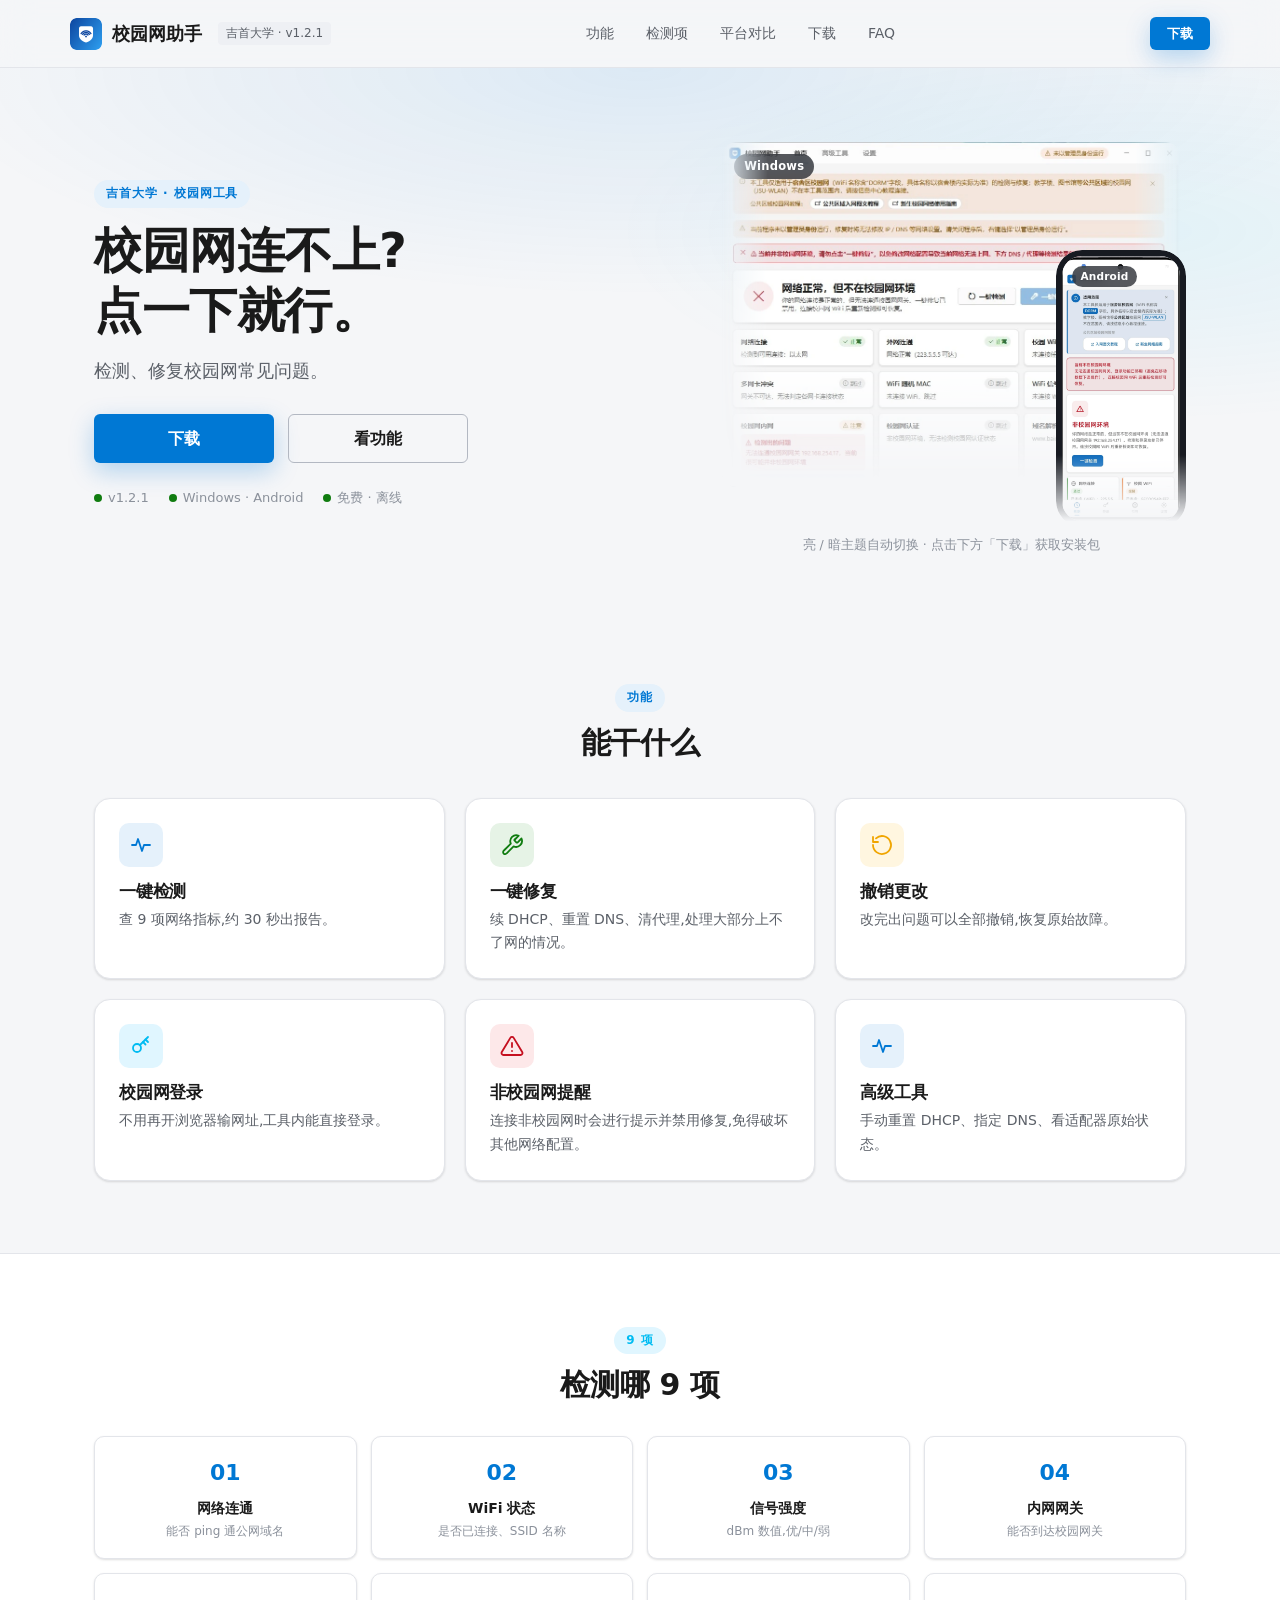
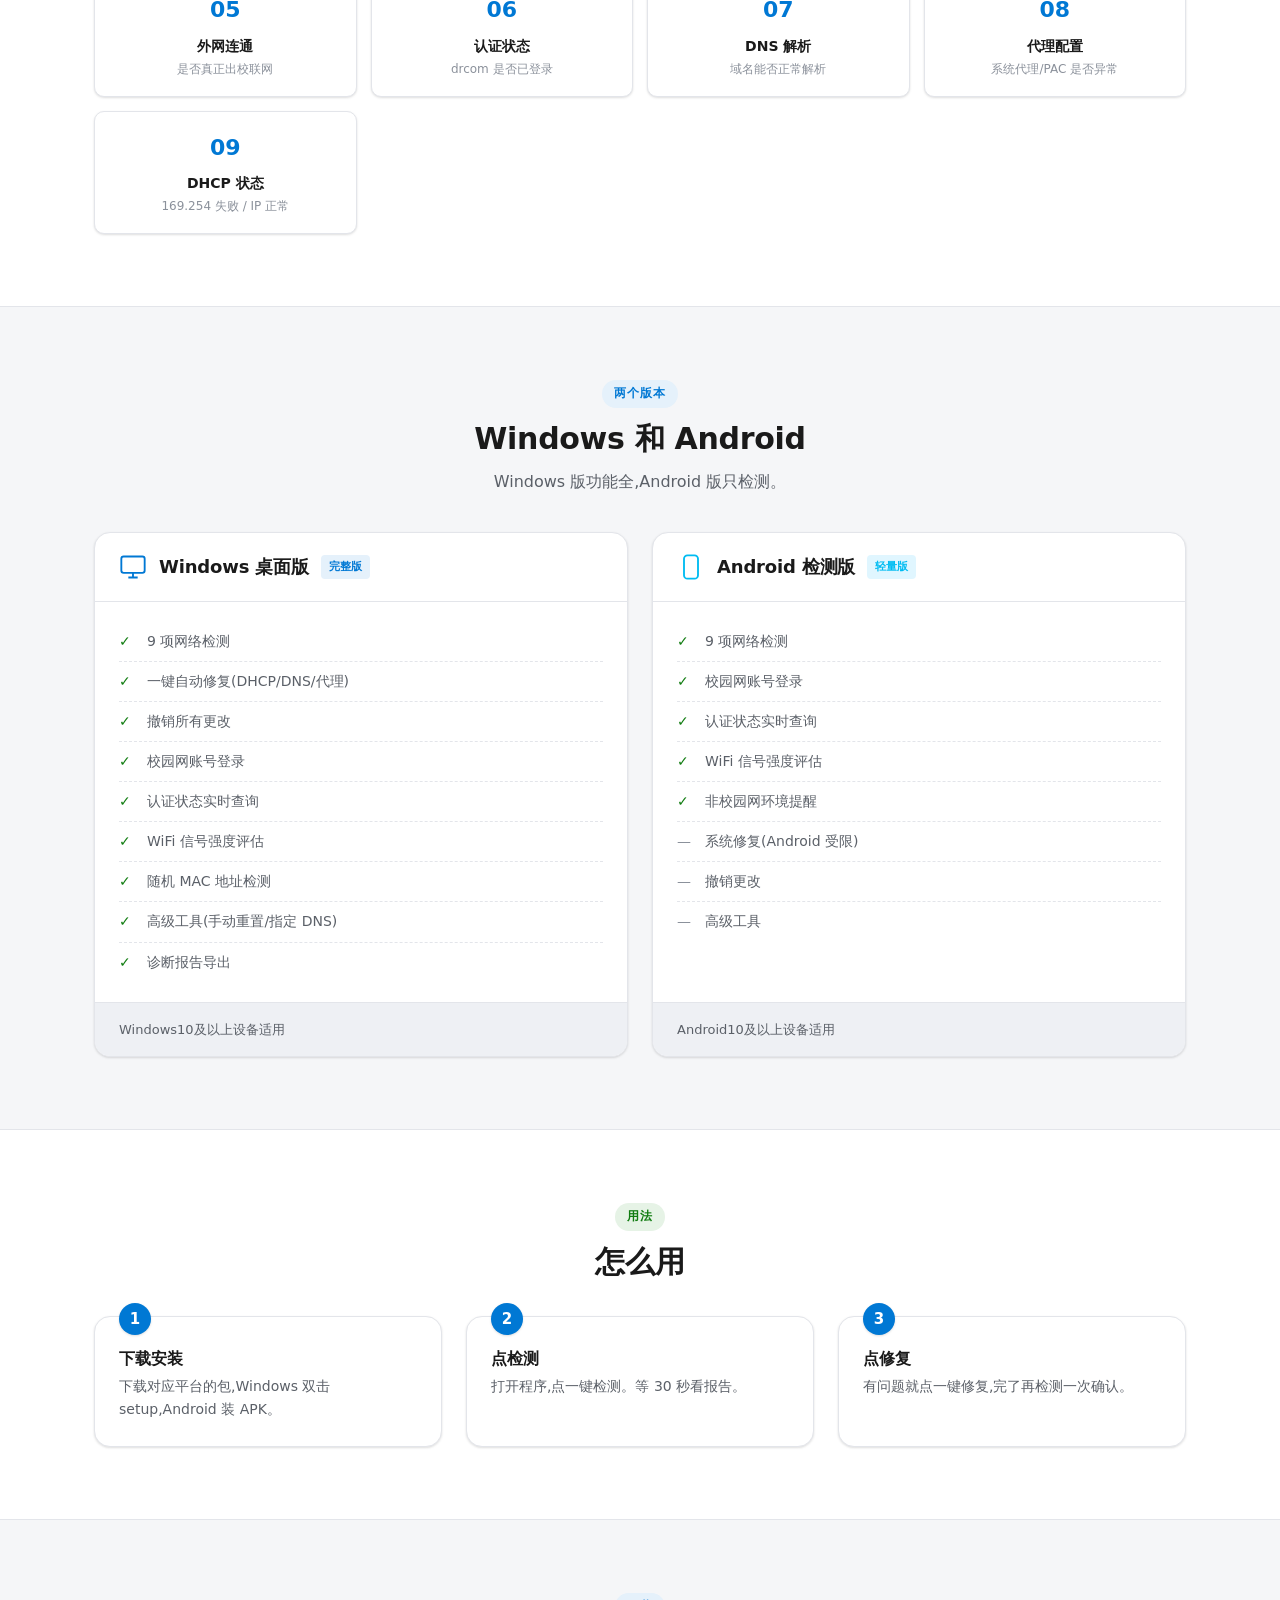
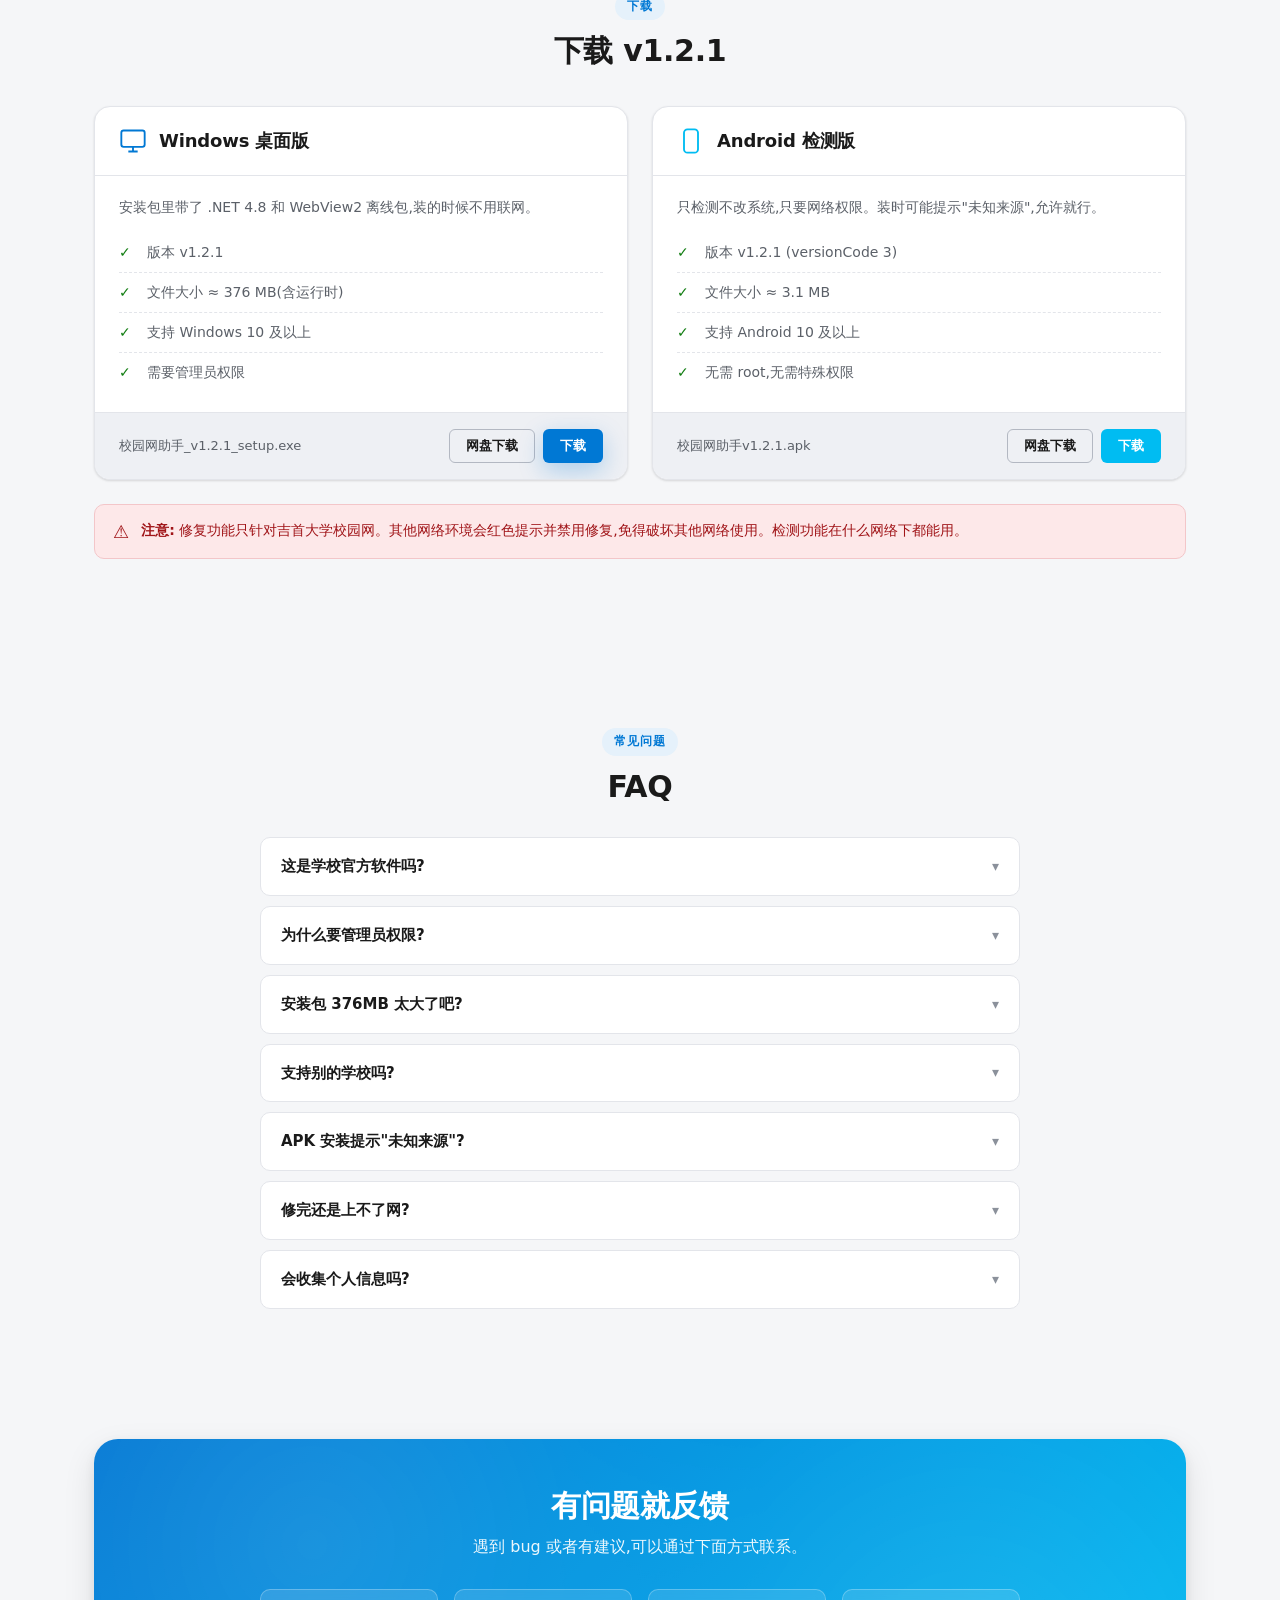
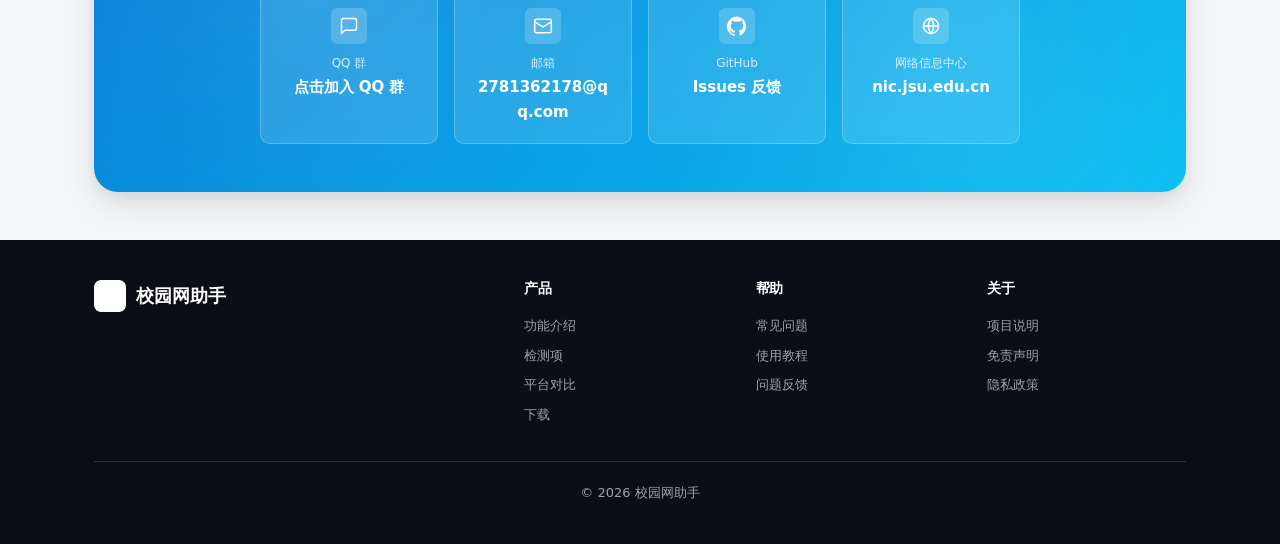
==== website/index.html @ ce77de46 "备份 2026-09-08 14:49" ====
<!DOCTYPE html>
<html lang="zh-CN">
<head>
<meta charset="UTF-8">
<meta name="viewport" content="width=device-width, initial-scale=1.0">
<meta http-equiv="Cache-Control" content="no-store, no-cache, must-revalidate">
<meta http-equiv="Pragma" content="no-cache">
<meta http-equiv="Expires" content="0">
<title id="page-title">校园网助手 · 吉首大学</title>
<meta name="description" id="page-desc" content="">
<link rel="icon" type="image/png" href="assets/logo.png">
<style>
:root{
  --bg:#f5f6f8; --bg-card:#ffffff; --bg-soft:#eef0f4; --bg-dark:#0b0e14;
  --text:#1a1a1a; --text-2:#5b6068; --text-3:#8b919b;
  --brand:#0078d4; --brand-2:#106ebe; --brand-soft:#e5f1fb;
  --accent:#00bcf2; --accent-soft:#e0f6ff;
  --success:#107c10; --success-soft:#e6f3e6;
  --warn:#f0a500; --warn-soft:#fff6e0;
  --danger:#c50f1f; --danger-soft:#fde8e9;
  --stroke:#e3e5ea; --stroke-2:#d2d6de;
  --stroke-strong:#b3b8c2;
  --radius-sm:6px; --radius:10px; --radius-lg:16px; --radius-xl:24px;
  --shadow-2:0 1px 3px rgba(0,0,0,.08),0 1px 2px rgba(0,0,0,.06);
  --shadow-4:0 4px 12px rgba(0,0,0,.08),0 2px 4px rgba(0,0,0,.04);
  --shadow-8:0 12px 32px rgba(0,0,0,.10),0 4px 12px rgba(0,0,0,.06);
  --shadow-brand:0 8px 24px rgba(0,120,212,.28);
  --font:'Segoe UI','Microsoft YaHei UI','PingFang SC','Noto Sans SC',system-ui,-apple-system,sans-serif;
  --mono:'Cascadia Code','Consolas','SF Mono',monospace;
}
*,*::before,*::after{box-sizing:border-box}
html{scroll-behavior:smooth}
html,body{overflow-x:clip}
body{
  margin:0; font-family:var(--font); color:var(--text); background:var(--bg);
  line-height:1.65; -webkit-font-smoothing:antialiased; font-size:16px;
}
h1,h2,h3,h4,h5{margin:0 0 .4em; font-weight:640; line-height:1.25; letter-spacing:-.01em}
p{margin:0 0 .5em}
a{color:var(--brand); text-decoration:none}
a:hover{text-decoration:underline}
img{max-width:100%; display:block}

.container{max-width:1140px; margin:0 auto; padding:0 24px}
.section{padding:72px 0}
.section--tight{padding:48px 0}
.eyebrow{
  display:inline-block; font-size:12px; font-weight:600; letter-spacing:.08em;
  color:var(--brand); background:var(--brand-soft); padding:4px 12px;
  border-radius:99px; margin-bottom:12px; text-transform:uppercase;
}
.eyebrow--accent{color:var(--accent); background:var(--accent-soft)}
.eyebrow--success{color:var(--success); background:var(--success-soft)}
.eyebrow--warn{color:var(--warn); background:var(--warn-soft)}
.section-title{font-size:30px; font-weight:660}
.section-sub{
  color:var(--text-2); font-size:16px; max-width:680px; margin-top:4px;
}

.btn{
  display:inline-flex; align-items:center; justify-content:center; gap:8px;
  padding:12px 24px; font-size:15px; font-weight:600; font-family:inherit;
  border-radius:var(--radius-sm); border:1px solid transparent; cursor:pointer;
  transition:all .18s ease; text-decoration:none; line-height:1.2;
  min-width:140px;
}
.btn--primary{background:var(--brand); color:#fff; box-shadow:var(--shadow-brand)}
.btn--primary:hover{background:var(--brand-2); text-decoration:none; transform:translateY(-1px)}
.btn--accent{background:var(--accent); color:#fff}
.btn--accent:hover{background:#00a3d9; text-decoration:none}
.btn--outline{background:transparent; border-color:var(--stroke-strong); color:var(--text)}
.btn--outline:hover{background:var(--bg-card); border-color:var(--brand); color:var(--brand); text-decoration:none}
.btn--block{width:100%}
.btn--lg{padding:14px 28px; font-size:16px; min-width:180px}
.btn--sm{padding:8px 16px; font-size:13px; min-width:auto}
.btn-row{display:flex; gap:12px; flex-wrap:wrap}

/* 导航 */
.nav{
  position:sticky; top:0; z-index:100; background:rgba(245,246,248,.82);
  backdrop-filter:blur(16px) saturate(1.4); -webkit-backdrop-filter:blur(16px) saturate(1.4);
  border-bottom:1px solid var(--stroke);
}
.nav-inner{display:flex; align-items:center; justify-content:space-between; padding:14px 0}
.brand{display:flex; align-items:center; gap:10px; font-weight:680; font-size:18px; color:var(--text)}
.brand img{width:32px; height:32px; border-radius:var(--radius-sm)}
.brand-tag{font-size:12px; color:var(--text-2); font-weight:500; margin-left:6px; padding:2px 8px; background:var(--bg-soft); border-radius:4px}
.nav-links{display:flex; gap:4px; align-items:center}
.nav-links a{
  padding:8px 14px; border-radius:var(--radius-sm); font-size:14px; font-weight:500;
  color:var(--text-2);
}
.nav-links a:hover{background:var(--bg-soft); color:var(--text); text-decoration:none}
.nav-cta{display:flex; gap:8px}
@media(max-width:780px){.nav-links{display:none}}

/* Hero */
.hero{
  padding:64px 0 56px;
  background:
    radial-gradient(ellipse 80% 60% at 50% 0%, rgba(0,120,212,.10), transparent 70%),
    radial-gradient(ellipse 60% 50% at 90% 30%, rgba(0,188,242,.08), transparent 70%),
    var(--bg);
}
.hero-grid{display:grid; grid-template-columns:1.1fr .9fr; gap:48px; align-items:center}
.hero-text h1{font-size:48px; font-weight:680; margin-bottom:16px}
.hero-text .lead{font-size:18px; color:var(--text-2); margin-bottom:28px; max-width:540px}
.hero-cta{display:flex; gap:14px; flex-wrap:wrap; margin-bottom:24px}
.hero-meta{display:flex; gap:20px; flex-wrap:wrap; font-size:13px; color:var(--text-3)}
.hero-meta span{display:inline-flex; align-items:center; gap:6px}
.hero-meta i{width:8px; height:8px; border-radius:50%; background:var(--success); display:inline-block}

.hero-card{
  background:var(--bg-card); border:1px solid var(--stroke); border-radius:var(--radius-xl);
  box-shadow:var(--shadow-8); padding:24px; position:relative; overflow:hidden;
}
.hero-card::before{
  content:""; position:absolute; top:0; left:0; right:0; height:3px;
  background:linear-gradient(90deg,var(--brand),var(--accent));
}
.hero-card h3{font-size:18px; margin-bottom:4px}
.hero-card .sub{font-size:13px; color:var(--text-3); margin-bottom:18px}
.platform-tabs{display:flex; gap:0; margin-bottom:16px; border-bottom:1px solid var(--stroke)}
.platform-tab{
  padding:10px 18px; font-size:14px; font-weight:600; color:var(--text-2);
  cursor:pointer; border-bottom:2px solid transparent; transition:all .15s;
  background:none; border-left:0; border-right:0; border-top:0; font-family:inherit;
}
.platform-tab.is-active{color:var(--brand); border-bottom-color:var(--brand)}
.platform-pane{display:none}
.platform-pane.is-active{display:block; animation:fadeIn .25s ease}
@keyframes fadeIn{from{opacity:0;transform:translateY(4px)}to{opacity:1;transform:none}}

.spec-list{list-style:none; padding:0; margin:0 0 20px; font-size:14px}
.spec-list li{
  display:flex; justify-content:space-between; padding:8px 0;
  border-bottom:1px dashed var(--stroke); color:var(--text-2);
}
.spec-list li:last-child{border-bottom:none}
.spec-list b{color:var(--text); font-weight:600}
.spec-list .file-size{color:var(--text-3); font-family:var(--mono); font-size:12px}

/* Hero 截图叠加展示(背景图 + 边缘淡化) */
.hero-shots{position:relative}
.shot-stack{position:relative; padding:10px 6px 30px; animation:shot-float 6s ease-in-out infinite}
@keyframes shot-float{0%,100%{transform:translateY(0)}50%{transform:translateY(-7px)}}
.shot-layer{
  position:absolute; inset:0; background-size:cover; background-position:top center;
  background-repeat:no-repeat; border-radius:14px; transition:opacity .9s ease;
}
.shot-dark{opacity:0}
.shot-stack.is-dark .shot-light{opacity:0}
.shot-stack.is-dark .shot-dark{opacity:1}
.shot-win{
  position:relative; width:100%; aspect-ratio:984/741; border-radius:14px;
  box-shadow:0 18px 44px rgba(11,14,20,.16);
  -webkit-mask-image:
    linear-gradient(to bottom, #000 0 64%, transparent 98%),
    linear-gradient(to right, transparent 0, #000 10% 90%, transparent 100%);
  -webkit-mask-composite:source-in;
  mask-image:
    linear-gradient(to bottom, #000 0 64%, transparent 98%),
    linear-gradient(to right, transparent 0, #000 10% 90%, transparent 100%);
  mask-composite:intersect;
}
.shot-android{
  position:absolute; right:0; bottom:-10px; z-index:2;
  height:72%; aspect-ratio:900/1924;
  border-radius:26px; border:6px solid #171a21;
  box-shadow:0 20px 46px rgba(11,14,20,.28);
  -webkit-mask-image:linear-gradient(to bottom, #000 0 74%, transparent 98%);
  mask-image:linear-gradient(to bottom, #000 0 74%, transparent 98%);
}
.shot-android .shot-layer{border-radius:20px}
.shot-tag{
  position:absolute; top:12px; left:12px; z-index:3;
  font-size:11.5px; font-weight:600; color:#fff; background:rgba(23,26,33,.72);
  backdrop-filter:blur(6px); -webkit-backdrop-filter:blur(6px);
  padding:3px 10px; border-radius:99px; letter-spacing:.02em;
}
.shot-android .shot-tag{top:10px; left:10px; font-size:10.5px; padding:2px 8px}
.shot-hint{text-align:center; font-size:12.5px; color:var(--text-3); margin:18px 0 0}

@media(max-width:880px){
  .hero-grid{grid-template-columns:1fr; gap:32px}
  .hero-text h1{font-size:36px}
  .hero-text .lead{font-size:16px}
  .shot-stack{max-width:380px; margin:0 auto; padding:6px 4px 18px}
  .shot-android{bottom:4px; border-width:5px; border-radius:20px}
  .shot-android .shot-layer{border-radius:15px}
}

/* Feature */
.feature-grid{display:grid; grid-template-columns:repeat(3,1fr); gap:20px; margin-top:36px}
.feature-card{
  background:var(--bg-card); border:1px solid var(--stroke); border-radius:var(--radius-lg);
  padding:24px; box-shadow:var(--shadow-2); transition:all .22s ease; position:relative;
}
.feature-card:hover{transform:translateY(-3px); box-shadow:var(--shadow-4); border-color:var(--stroke-2)}
.feature-card .icon-wrap{
  width:44px; height:44px; border-radius:var(--radius); display:flex;
  align-items:center; justify-content:center; margin-bottom:14px;
}
.feature-card h3{font-size:17px; margin-bottom:6px}
.feature-card p{font-size:14px; color:var(--text-2); margin:0}
.icon-brand{background:var(--brand-soft); color:var(--brand)}
.icon-accent{background:var(--accent-soft); color:var(--accent)}
.icon-success{background:var(--success-soft); color:var(--success)}
.icon-warn{background:var(--warn-soft); color:var(--warn)}
.icon-danger{background:var(--danger-soft); color:var(--danger)}

@media(max-width:880px){.feature-grid{grid-template-columns:1fr 1fr}}
@media(max-width:560px){.feature-grid{grid-template-columns:1fr}}

/* 检测项 */
.check-grid{display:grid; grid-template-columns:repeat(4,1fr); gap:14px; margin-top:32px}
.check-card{
  background:var(--bg-card); border:1px solid var(--stroke); border-radius:var(--radius);
  padding:18px; box-shadow:var(--shadow-2); text-align:center; transition:all .2s;
}
.check-card:hover{border-color:var(--brand); transform:translateY(-2px)}
.check-card .num{
  font-size:22px; font-weight:680; color:var(--brand); margin-bottom:6px;
  font-variant-numeric:tabular-nums;
}
.check-card .name{font-size:14px; font-weight:600; margin-bottom:2px}
.check-card .desc{font-size:12px; color:var(--text-3); margin:0; line-height:1.5}
@media(max-width:980px){.check-grid{grid-template-columns:repeat(2,1fr)}}
@media(max-width:560px){.check-grid{grid-template-columns:1fr 1fr}}

/* 平台对比 —— 修复:卡片整体撑高,foot 自动贴底 */
.compare-grid{display:grid; grid-template-columns:1fr 1fr; gap:24px; margin-top:36px}
.compare-card{
  background:var(--bg-card); border:1px solid var(--stroke); border-radius:var(--radius-lg);
  overflow:hidden; box-shadow:var(--shadow-2);
  display:flex; flex-direction:column;          /* 关键 */
}
.compare-card header{
  padding:20px 24px; border-bottom:1px solid var(--stroke);
  display:flex; align-items:center; gap:12px;
  flex-shrink:0;
}
.compare-card header h3{font-size:18px; margin:0}
.compare-card .badge{
  font-size:11px; padding:3px 8px; border-radius:4px; font-weight:600;
  background:var(--brand-soft); color:var(--brand);
}
.compare-card .badge--accent{background:var(--accent-soft); color:var(--accent)}
.compare-card .body{
  padding:20px 24px;
  flex:1 1 auto;                                 /* 关键:撑高 body 把 foot 推到底 */
}
.compare-card ul{list-style:none; padding:0; margin:0}
.compare-card li{
  padding:8px 0 8px 28px; position:relative; font-size:14px; color:var(--text-2);
  border-bottom:1px dashed var(--stroke);
}
.compare-card li:last-child{border-bottom:none}
.compare-card li::before{
  content:"✓"; position:absolute; left:0; top:8px; color:var(--success);
  font-weight:700; font-size:14px;
}
.compare-card li.is-no::before{content:"—"; color:var(--text-3); font-weight:400}
.compare-card .foot{
  padding:16px 24px; background:var(--bg-soft); border-top:1px solid var(--stroke);
  font-size:13px; color:var(--text-2);
  flex-shrink:0;
}
@media(max-width:880px){.compare-grid{grid-template-columns:1fr}}

/* 步骤 */
.steps{display:grid; grid-template-columns:repeat(3,1fr); gap:24px; margin-top:36px}
.step-card{
  background:var(--bg-card); border:1px solid var(--stroke); border-radius:var(--radius-lg);
  padding:24px; box-shadow:var(--shadow-2); position:relative;
}
.step-card .step-num{
  position:absolute; top:-14px; left:24px; width:32px; height:32px;
  background:var(--brand); color:#fff; border-radius:50%;
  display:flex; align-items:center; justify-content:center;
  font-weight:700; font-size:15px; box-shadow:var(--shadow-2);
}
.step-card h3{font-size:16px; margin:8px 0 6px}
.step-card p{font-size:14px; color:var(--text-2); margin:0}
@media(max-width:780px){.steps{grid-template-columns:1fr}}

/* FAQ */
.faq-list{max-width:760px; margin:32px auto 0}
.faq-item{
  background:var(--bg-card); border:1px solid var(--stroke); border-radius:var(--radius);
  margin-bottom:10px; overflow:hidden;
}
.faq-q{
  padding:16px 20px; display:flex; justify-content:space-between; align-items:center;
  cursor:pointer; font-weight:600; font-size:15px; user-select:none;
}
.faq-q:hover{background:var(--bg-soft)}
.faq-q .chev{transition:transform .2s; color:var(--text-3); font-size:14px}
.faq-item.is-open .chev{transform:rotate(180deg)}
.faq-a{display:none; padding:0 20px 16px; font-size:14px; color:var(--text-2); line-height:1.7}
.faq-item.is-open .faq-a{display:block; animation:fadeIn .25s}

/* CTA + 联系方式 */
.cta-band{
  background:linear-gradient(135deg,var(--brand) 0%,var(--accent) 100%);
  border-radius:var(--radius-xl); padding:48px; color:#fff; text-align:center;
  box-shadow:var(--shadow-8); position:relative; overflow:hidden;
}
.cta-band::before{
  content:""; position:absolute; inset:0; opacity:.1;
  background:radial-gradient(circle at 20% 30%, #fff 0%, transparent 50%),
             radial-gradient(circle at 80% 70%, #fff 0%, transparent 50%);
}
.cta-band h2{font-size:30px; margin-bottom:10px; position:relative}
.cta-band p{font-size:16px; opacity:.92; margin-bottom:28px; position:relative}

.contact-grid{
  display:grid; grid-template-columns:repeat(auto-fit,minmax(160px,1fr)); gap:16px;
  max-width:760px; margin:0 auto; position:relative;
}
.contact-card{
  background:rgba(255,255,255,.12); border:1px solid rgba(255,255,255,.25);
  border-radius:var(--radius); padding:18px; color:#fff;
  text-decoration:none; transition:all .2s; backdrop-filter:blur(6px);
}
.contact-card:hover{
  background:rgba(255,255,255,.22); transform:translateY(-2px); text-decoration:none;
  border-color:rgba(255,255,255,.5);
}
.contact-card .contact-icon{
  width:36px; height:36px; border-radius:var(--radius-sm);
  background:rgba(255,255,255,.18); display:flex; align-items:center; justify-content:center;
  margin:0 auto 10px;
}
.contact-card .contact-label{font-size:12px; opacity:.8; margin-bottom:2px}
.contact-card .contact-value{font-size:15px; font-weight:600; word-break:break-all}
@media(max-width:780px){.contact-grid{grid-template-columns:1fr}}

/* Footer */
.footer{background:var(--bg-dark); color:#9ba1ab; padding:40px 0; font-size:13px}
.footer-grid{display:grid; grid-template-columns:2fr 1fr 1fr 1fr; gap:32px}
.footer h4{color:#fff; font-size:14px; margin-bottom:14px; font-weight:600}
.footer a{color:#9ba1ab; display:block; padding:4px 0; font-size:13px}
.footer a:hover{color:#fff; text-decoration:none}
.footer .brand img{filter:brightness(0) invert(1)}
.footer-bottom{
  margin-top:32px; padding-top:20px; border-top:1px solid #2a2f38;
  text-align:center;
}
@media(max-width:780px){.footer-grid{grid-template-columns:1fr 1fr}}

/* 警告条 */
.warn-banner{
  background:var(--danger-soft); border:1px solid #f3c6c9; color:#a01418;
  border-radius:var(--radius); padding:14px 18px; display:flex; gap:12px;
  align-items:flex-start; margin:24px 0; font-size:14px;
}
.warn-banner .icon{flex-shrink:0; font-size:18px; line-height:1.4}

.text-center{text-align:center}
.text-2{color:var(--text-2)}
.muted{color:var(--text-3)}
.kbd{
  font-family:var(--mono); font-size:12px; background:var(--bg-soft);
  padding:2px 6px; border-radius:4px; border:1px solid var(--stroke);
}
.mono{font-family:var(--mono); font-size:13px}

/* ===== 网盘下载弹窗 ===== */
.nd-overlay{
  position:fixed; inset:0; background:rgba(11,14,20,.45);
  backdrop-filter:blur(4px); -webkit-backdrop-filter:blur(4px);
  display:none; align-items:center; justify-content:center;
  z-index:9999; padding:16px;
}
.nd-overlay.is-open{display:flex}
.nd-modal{
  background:var(--bg-card); border-radius:14px; box-shadow:var(--shadow-8);
  width:100%; max-width:440px; padding:24px 26px;
  animation:nd-pop .18s ease-out;
}
@keyframes nd-pop{from{opacity:0; transform:translateY(14px) scale(.97)}to{opacity:1; transform:none}}
.nd-head{display:flex; align-items:center; justify-content:space-between; margin-bottom:4px}
.nd-head h3{margin:0; font-size:17px}
.nd-close{
  border:none; background:var(--bg-soft); width:30px; height:30px;
  border-radius:50%; font-size:16px; line-height:1; cursor:pointer; color:var(--text-2);
}
.nd-close:hover{background:#e2e5ea; color:var(--text)}
.nd-sub{font-size:12.5px; color:var(--text-3); margin:0 0 12px}
.nd-row{
  display:flex; align-items:flex-start; gap:10px; padding:9px 0;
  border-bottom:1px solid var(--bg-soft); font-size:14px;
}
.nd-row:last-of-type{border-bottom:none}
.nd-label{flex:0 0 48px; color:var(--text-3); font-size:12.5px; padding-top:2px}
.nd-url{color:var(--accent); word-break:break-all; text-decoration:none}
.nd-url:hover{text-decoration:underline}
.nd-code-wrap{display:flex; align-items:center; gap:8px}
.nd-code-wrap code{
  font-family:var(--mono); background:var(--bg-soft); padding:3px 10px;
  border-radius:6px; font-weight:600; letter-spacing:1px;
}
.nd-hint{
  font-size:12.5px; color:var(--text-2); line-height:1.7;
  background:var(--bg-soft); border-radius:8px; padding:10px 12px; margin:14px 0;
}
.nd-actions{display:flex; justify-content:flex-end; gap:10px}
</style>
</head>
<body>

<div id="root"></div>

<script src="data.js?v=1.2.1"></script>
<script>
/* ============================================================
   渲染:从 window.SITE_DATA 动态构建整页
   ============================================================ */
const D = window.SITE_DATA || {};
const $ = (s) => document.querySelector(s);
const esc = (s) => String(s ?? '').replace(/[&<>"']/g, c => ({'&':'&amp;','<':'&lt;','>':'&gt;','"':'&quot;',"'":'&#39;'}[c]));

const ICONS = {
  // 功能卡片
  brand:  '<svg width="24" height="24" viewBox="0 0 24 24" fill="none" stroke="currentColor" stroke-width="1.8" stroke-linecap="round" stroke-linejoin="round"><path d="M3 12h4l2-6 4 12 2-6h6"/></svg>',
  success:'<svg width="24" height="24" viewBox="0 0 24 24" fill="none" stroke="currentColor" stroke-width="1.8" stroke-linecap="round" stroke-linejoin="round"><path d="M14.7 6.3a1 1 0 0 0 0 1.4l1.6 1.6a1 1 0 0 0 1.4 0l3.8-3.8a6 6 0 0 1-7.9 7.9l-6.9 6.9a2 2 0 1 1-2.8-2.8l6.9-6.9a6 6 0 0 1 7.9-7.9l-3.8 3.8z"/></svg>',
  warn:   '<svg width="24" height="24" viewBox="0 0 24 24" fill="none" stroke="currentColor" stroke-width="1.8" stroke-linecap="round" stroke-linejoin="round"><path d="M3 12a9 9 0 1 0 3-6.7"/><path d="M3 4v5h5"/></svg>',
  accent: '<svg width="24" height="24" viewBox="0 0 24 24" fill="none" stroke="currentColor" stroke-width="1.8" stroke-linecap="round" stroke-linejoin="round"><circle cx="8" cy="14" r="4"/><path d="M11 11l8-8"/><path d="M16.5 5.5L19 8"/><path d="M14 8l2.5 2.5"/></svg>',
  danger: '<svg width="24" height="24" viewBox="0 0 24 24" fill="none" stroke="currentColor" stroke-width="1.8" stroke-linecap="round" stroke-linejoin="round"><path d="M10.3 3.9 1.8 18a2 2 0 0 0 1.7 3h17a2 2 0 0 0 1.7-3L13.7 3.9a2 2 0 0 0-3.4 0z"/><path d="M12 9v4"/><path d="M12 17h.01"/></svg>',
  // 联系方式
  chat:   '<svg width="20" height="20" viewBox="0 0 24 24" fill="none" stroke="currentColor" stroke-width="1.8" stroke-linecap="round" stroke-linejoin="round"><path d="M21 15a2 2 0 0 1-2 2H7l-4 4V5a2 2 0 0 1 2-2h14a2 2 0 0 1 2 2z"/></svg>',
  mail:   '<svg width="20" height="20" viewBox="0 0 24 24" fill="none" stroke="currentColor" stroke-width="1.8" stroke-linecap="round" stroke-linejoin="round"><rect x="2" y="4" width="20" height="16" rx="2"/><path d="m22 7-10 6L2 7"/></svg>',
  github: '<svg width="20" height="20" viewBox="0 0 24 24" fill="currentColor"><path d="M12 .5a12 12 0 0 0-3.8 23.4c.6.1.8-.3.8-.6v-2c-3.3.7-4-1.6-4-1.6-.6-1.4-1.4-1.8-1.4-1.8-1.1-.7.1-.7.1-.7 1.2.1 1.9 1.2 1.9 1.2 1.1 1.9 2.9 1.4 3.6 1 .1-.8.4-1.4.8-1.7-2.6-.3-5.4-1.3-5.4-5.7 0-1.3.5-2.3 1.2-3.1-.1-.3-.5-1.5.1-3.2 0 0 1-.3 3.3 1.2a11.5 11.5 0 0 1 6 0C17.3 5 18.3 5.3 18.3 5.3c.6 1.7.2 2.9.1 3.2.8.8 1.2 1.8 1.2 3.1 0 4.4-2.8 5.4-5.4 5.7.4.4.8 1.1.8 2.2v3.3c0 .3.2.7.8.6A12 12 0 0 0 12 .5z"/></svg>',
  globe: '<svg width="20" height="20" viewBox="0 0 24 24" fill="none" stroke="currentColor" stroke-width="1.8" stroke-linecap="round"><circle cx="12" cy="12" r="9"/><path d="M3 12h18"/><path d="M12 3a14 14 0 0 1 0 18a14 14 0 0 1 0-18z"/></svg>',
  // 平台
  win:    '<svg width="28" height="28" viewBox="0 0 24 24" fill="none" stroke="var(--brand)" stroke-width="1.6"><rect x="2" y="3" width="20" height="14" rx="2"/><path d="M8 21h8"/><path d="M12 17v4"/></svg>',
  android:'<svg width="28" height="28" viewBox="0 0 24 24" fill="none" stroke="var(--accent)" stroke-width="1.6"><rect x="6" y="2" width="12" height="20" rx="3"/><path d="M12 18h.01"/></svg>'
};

function renderNav(){
  const nav = D.nav || {};
  const links = (nav.links || []).map(l => `<a href="${esc(l.href)}">${esc(l.label)}</a>`).join('');
  return `
  <nav class="nav">
    <div class="container nav-inner">
      <a href="#top" class="brand">
        <img src="assets/logo.png" alt="logo">
        <span>${esc(D.meta?.brand || '校园网助手')}</span>
        <span class="brand-tag">${esc(D.meta?.brandTag || '')}</span>
      </a>
      <div class="nav-links">${links}</div>
      <div class="nav-cta">
        <a href="#download" class="btn btn--primary btn--sm">${esc(nav.ctaText || '下载')}</a>
      </div>
    </div>
  </nav>`;
}

function renderHero(){
  const h = D.hero || {};
  const meta = (h.meta || []).map(m => `<span><i></i> ${esc(m)}</span>`).join('');
  return `
  <header class="hero" id="top">
    <div class="container hero-grid">
      <div class="hero-text">
        <span class="eyebrow">${esc(h.eyebrow || '')}</span>
        <h1>${h.title ? h.title.replace(/</g, '&lt;').replace(/>/g, '&gt;').replace(/&lt;br&gt;/g, '<br>') : ''}</h1>
        <p class="lead">${esc(h.lead || '')}</p>
        <div class="hero-cta">
          <a href="${esc(h.primaryBtn?.href || '#download')}" class="btn btn--primary btn--lg">${esc(h.primaryBtn?.text || '下载')}</a>
          <a href="${esc(h.secondaryBtn?.href || '#features')}" class="btn btn--outline btn--lg">${esc(h.secondaryBtn?.text || '看功能')}</a>
        </div>
        <div class="hero-meta">${meta}</div>
      </div>
      ${renderHeroShots()}
    </div>
  </header>`;
}

function renderHeroShots(){
  return `
    <div class="hero-shots">
      <div class="shot-stack" id="shot-stack">
        <div class="shot-win">
          <div class="shot-layer shot-light" style="background-image:url('assets/shots/win-light.webp')" role="img" aria-label="Windows 版界面 · 亮色主题"></div>
          <div class="shot-layer shot-dark" style="background-image:url('assets/shots/win-dark.webp')" role="img" aria-label="Windows 版界面 · 暗色主题"></div>
          <span class="shot-tag">Windows</span>
        </div>
        <div class="shot-android">
          <div class="shot-layer shot-light" style="background-image:url('assets/shots/android-light.webp')" role="img" aria-label="Android 版界面 · 亮色主题"></div>
          <div class="shot-layer shot-dark" style="background-image:url('assets/shots/android-dark.webp')" role="img" aria-label="Android 版界面 · 暗色主题"></div>
          <span class="shot-tag">Android</span>
        </div>
      </div>
      <p class="shot-hint">亮 / 暗主题自动切换 · 点击下方「下载」获取安装包</p>
    </div>`;
}

function renderFeatures(){
  const f = D.features || {};
  const items = (f.items || []).map(it => `
    <div class="feature-card">
      <div class="icon-wrap icon-${esc(it.icon || 'brand')}">${ICONS[it.icon] || ICONS.brand}</div>
      <h3>${esc(it.title)}</h3>
      <p>${esc(it.desc)}</p>
    </div>`).join('');
  return `
  <section class="section" id="features">
    <div class="container">
      <div class="text-center">
        <span class="eyebrow">${esc(f.eyebrow || '')}</span>
        <h2 class="section-title">${esc(f.title || '')}</h2>
      </div>
      <div class="feature-grid">${items}</div>
    </div>
  </section>`;
}

function renderChecks(){
  const c = D.checks || {};
  const eb = c.eyebrowStyle ? `eyebrow eyebrow--${esc(c.eyebrowStyle)}` : 'eyebrow';
  const items = (c.items || []).map(it => `
    <div class="check-card">
      <div class="num">${esc(it.num)}</div>
      <div class="name">${esc(it.name)}</div>
      <p class="desc">${esc(it.desc)}</p>
    </div>`).join('');
  return `
  <section class="section" id="checks" style="background:var(--bg-card);border-top:1px solid var(--stroke);border-bottom:1px solid var(--stroke)">
    <div class="container">
      <div class="text-center">
        <span class="${eb}">${esc(c.eyebrow || '')}</span>
        <h2 class="section-title">${esc(c.title || '')}</h2>
      </div>
      <div class="check-grid">${items}</div>
    </div>
  </section>`;
}

function renderCompare(){
  const c = D.compare || {};
  const cards = (c.cards || []).map(card => {
    const badgeCls = card.badgeStyle === 'accent' ? 'badge badge--accent' : 'badge';
    const lis = (card.features || []).map(f => {
      const text = typeof f === 'string' ? f : f.text;
      const disabled = typeof f === 'object' && f.disabled ? ' is-no' : '';
      return `<li class="${disabled}">${esc(text)}</li>`;
    }).join('');
    return `
      <div class="compare-card">
        <header>
          ${card.title === 'Windows 桌面版' ? ICONS.win : ICONS.android}
          <h3>${esc(card.title)}</h3>
          <span class="${badgeCls}">${esc(card.badge)}</span>
        </header>
        <div class="body"><ul>${lis}</ul></div>
        <div class="foot">${esc(card.foot)}</div>
      </div>`;
  }).join('');
  return `
  <section class="section" id="compare">
    <div class="container">
      <div class="text-center">
        <span class="eyebrow">${esc(c.eyebrow || '')}</span>
        <h2 class="section-title">${esc(c.title || '')}</h2>
        <p class="section-sub" style="margin:8px auto 0">${esc(c.subtitle || '')}</p>
      </div>
      <div class="compare-grid">${cards}</div>
    </div>
  </section>`;
}

function renderSteps(){
  const s = D.steps || {};
  const eb = s.eyebrowStyle ? `eyebrow eyebrow--${esc(s.eyebrowStyle)}` : 'eyebrow';
  const items = (s.items || []).map(it => `
    <div class="step-card">
      <div class="step-num">${esc(it.num)}</div>
      <h3>${esc(it.title)}</h3>
      <p>${esc(it.desc)}</p>
    </div>`).join('');
  return `
  <section class="section" style="background:var(--bg-card);border-top:1px solid var(--stroke);border-bottom:1px solid var(--stroke)">
    <div class="container">
      <div class="text-center">
        <span class="${eb}">${esc(s.eyebrow || '')}</span>
        <h2 class="section-title">${esc(s.title || '')}</h2>
      </div>
      <div class="steps">${items}</div>
    </div>
  </section>`;
}

function renderDownload(){
  const d = D.download || {};
  const cards = (d.cards || []).map(card => {
    const style = card.btnStyle === 'accent' ? 'btn--accent' : 'btn--primary';
    const lis = (card.specs || []).map(s => `<li>${esc(s)}</li>`).join('');
    const icon = card.title === 'Windows 桌面版' ? ICONS.win : ICONS.android;
    const key = card.title.includes('Windows') ? 'windows' : 'android';
    let ndBtn = '';
    if(card.netdisk){
      ND_REGISTRY[key] = card.netdisk;
      ndBtn = `<button type="button" class="btn btn--outline btn--sm" data-netdisk="${key}">网盘下载</button>`;
    }
    return `
      <div class="compare-card">
        <header>${icon}<h3>${esc(card.title)}</h3></header>
        <div class="body">
          <p style="font-size:14px;color:var(--text-2);margin-bottom:14px">${esc(card.intro)}</p>
          <ul>${lis}</ul>
        </div>
        <div class="foot" style="display:flex;gap:10px;align-items:center;justify-content:space-between;flex-wrap:wrap">
          <span>${esc(card.fileName)}</span>
          <div style="display:flex;gap:8px;align-items:center">
            ${ndBtn}
            <a href="${esc(card.downloadUrl || '#')}" class="btn ${style} btn--sm" data-dl="${esc(card.fileName)}">${esc(card.btnText)}</a>
          </div>
        </div>
      </div>`;
  }).join('');
  const warn = d.warnBanner ? `
    <div class="warn-banner">
      <span class="icon">${esc(d.warnBanner.icon)}</span>
      <div>${d.warnBanner.html}</div>
    </div>` : '';
  return `
  <section class="section" id="download">
    <div class="container">
      <div class="text-center">
        <span class="eyebrow">${esc(d.eyebrow || '')}</span>
        <h2 class="section-title">${esc(d.title || '')}</h2>
      </div>
      <div class="compare-grid" style="margin-top:36px">${cards}</div>
      ${warn}
    </div>
  </section>`;
}

function renderFaq(){
  const f = D.faq || {};
  const items = (f.items || []).map((it, i) => `
    <div class="faq-item" data-idx="${i}">
      <div class="faq-q">${esc(it.q)}<span class="chev">▾</span></div>
      <div class="faq-a">${esc(it.a)}</div>
    </div>`).join('');
  return `
  <section class="section" id="faq">
    <div class="container">
      <div class="text-center">
        <span class="eyebrow">${esc(f.eyebrow || '')}</span>
        <h2 class="section-title">${esc(f.title || '')}</h2>
      </div>
      <div class="faq-list">${items}</div>
    </div>
  </section>`;
}

function renderCta(){
  const c = D.cta || {};
  const contacts = (c.contacts || []).map(co => {
    const icon = ICONS[co.icon] || ICONS.chat;
    const ext = /^https?:/i.test(co.href || '') ? ' target="_blank" rel="noopener"' : '';
    return `
      <a href="${esc(co.href || '#')}"${ext} class="contact-card">
        <div class="contact-icon">${icon}</div>
        <div class="contact-label">${esc(co.label)}</div>
        <div class="contact-value">${esc(co.value)}</div>
      </a>`;
  }).join('');
  return `
  <section class="section--tight" id="cta">
    <div class="container">
      <div class="cta-band">
        <h2>${esc(c.title || '')}</h2>
        <p>${esc(c.subtitle || '')}</p>
        <div class="contact-grid">${contacts}</div>
      </div>
    </div>
  </section>`;
}

function renderFooter(){
  const f = D.footer || {};
  const cols = (f.columns || []).map(col => `
    <div>
      <h4>${esc(col.title)}</h4>
      ${(col.links || []).map(l => `<a href="${esc(l.href)}">${esc(l.label)}</a>`).join('')}
    </div>`).join('');
  return `
  <footer class="footer">
    <div class="container">
      <div class="footer-grid">
        <div>
          <div class="brand" style="color:#fff;margin-bottom:10px">
            <img src="assets/logo.png" alt="logo" style="filter:brightness(0) invert(1)">
            <span>${esc(D.meta?.brand || '校园网助手')}</span>
          </div>
        </div>
        ${cols}
      </div>
      <div class="footer-bottom">
        <span>${esc(f.copyright || '© 2026')}</span>
      </div>
    </div>
  </footer>`;
}

/* ===== 网盘下载弹窗 ===== */
var ND_REGISTRY = {};
function renderNetdiskModal(){
  return `
  <div class="nd-overlay" id="nd-overlay">
    <div class="nd-modal" role="dialog" aria-modal="true" aria-labelledby="nd-title">
      <div class="nd-head">
        <h3 id="nd-title">网盘下载</h3>
        <button type="button" class="nd-close" id="nd-close" aria-label="关闭">&times;</button>
      </div>
      <p class="nd-sub">通过网盘获取安装包,需登录网盘账号,输入访问码后下载。</p>
      <div class="nd-row">
        <span class="nd-label">链接</span>
        <a class="nd-url" id="nd-url" href="#" target="_blank" rel="noopener"></a>
      </div>
      <div class="nd-row">
        <span class="nd-label">访问码</span>
        <span class="nd-code-wrap"><code id="nd-code"></code><button type="button" class="btn btn--outline btn--sm" id="nd-copy">复制</button></span>
      </div>
      <div class="nd-hint">点击链接打开网盘分享页,输入访问码即可下载;GitHub 直链较慢时推荐用网盘。</div>
      <div class="nd-actions">
        <button type="button" class="btn btn--outline btn--sm" id="nd-cancel">关闭</button>
        <a class="btn btn--primary btn--sm" id="nd-go" href="#" target="_blank" rel="noopener">打开网盘页面</a>
      </div>
    </div>
  </div>`;
}
function openNetdisk(key){
  const nd = ND_REGISTRY[key];
  if(!nd || !nd.url) return;
  document.getElementById('nd-title').textContent = '网盘下载 · ' + (nd.label || '天翼云盘');
  const u = document.getElementById('nd-url');
  u.href = nd.url; u.textContent = nd.url;
  document.getElementById('nd-code').textContent = nd.code || '无';
  document.getElementById('nd-go').href = nd.url;
  document.getElementById('nd-overlay').classList.add('is-open');
}
function closeNetdisk(){
  document.getElementById('nd-overlay').classList.remove('is-open');
}

/* ===== 绑定交互 ===== */
function bindInteractions(){
  // Hero 截图亮/暗主题自动交替(悬停暂停,移开恢复)
  const stack = document.getElementById('shot-stack');
  if(stack){
    let dark = false, timer = null;
    const tick = () => {
      dark = !dark;
      stack.classList.toggle('is-dark', dark);
    };
    const start = () => { if(timer === null) timer = setInterval(tick, 3600); };
    const stop = () => { if(timer !== null){ clearInterval(timer); timer = null; } };
    stack.addEventListener('mouseenter', stop);
    stack.addEventListener('mouseleave', start);
    start();
  }
  // 平台切换
  document.querySelectorAll('.platform-tab').forEach(tab => {
    tab.addEventListener('click', () => {
      const platform = tab.dataset.platform;
      document.querySelectorAll('.platform-tab').forEach(t => t.classList.toggle('is-active', t === tab));
      document.querySelectorAll('.platform-pane').forEach(p => p.classList.toggle('is-active', p.dataset.pane === platform));
    });
  });
  // FAQ 折叠
  document.querySelectorAll('.faq-q').forEach(q => {
    q.addEventListener('click', () => {
      const item = q.parentElement;
      const wasOpen = item.classList.contains('is-open');
      document.querySelectorAll('.faq-item').forEach(i => i.classList.remove('is-open'));
      if(!wasOpen) item.classList.add('is-open');
    });
  });
  // 网盘下载弹窗
  document.querySelectorAll('[data-netdisk]').forEach(btn => {
    btn.addEventListener('click', () => openNetdisk(btn.dataset.netdisk));
  });
  const ndOv = document.getElementById('nd-overlay');
  if(ndOv){
    ndOv.addEventListener('click', e => { if(e.target === ndOv) closeNetdisk(); });
    document.getElementById('nd-close').addEventListener('click', closeNetdisk);
    document.getElementById('nd-cancel').addEventListener('click', closeNetdisk);
    const cp = document.getElementById('nd-copy');
    cp.addEventListener('click', () => {
      const code = document.getElementById('nd-code').textContent;
      if(navigator.clipboard){
        navigator.clipboard.writeText(code).then(() => {
          cp.textContent = '已复制';
          setTimeout(() => { cp.textContent = '复制'; }, 1500);
        });
      }
    });
    document.addEventListener('keydown', e => {
      if(e.key === 'Escape' && ndOv.classList.contains('is-open')) closeNetdisk();
    });
  }
  // 下载链接(占位)
  document.querySelectorAll('[data-dl]').forEach(el => {
    const href = el.getAttribute('href');
    if(!href || href === '#'){
      el.addEventListener('click', e => {
        e.preventDefault();
        alert('下载链接即将上线\n文件:' + el.dataset.dl + '\n\n在 admin.html 里填写 downloadUrl 后生效。');
      });
    }
  });
}

/* ===== 主入口 ===== */
function render(){
  // 元信息
  if(D.meta){
    document.title = D.meta.title || document.title;
    const desc = document.getElementById('page-desc');
    if(desc && D.meta.description) desc.setAttribute('content', D.meta.description);
  }
  // 拼装
  const root = document.getElementById('root');
  if(!root) return;
  ND_REGISTRY = {};
  root.innerHTML =
    renderNav() +
    renderHero() +
    renderFeatures() +
    renderChecks() +
    renderCompare() +
    renderSteps() +
    renderDownload() +
    renderFaq() +
    renderCta() +
    renderFooter();
  document.body.insertAdjacentHTML('beforeend', renderNetdiskModal());
  bindInteractions();
}

document.addEventListener('DOMContentLoaded', render);
</script>

</body>
</html>
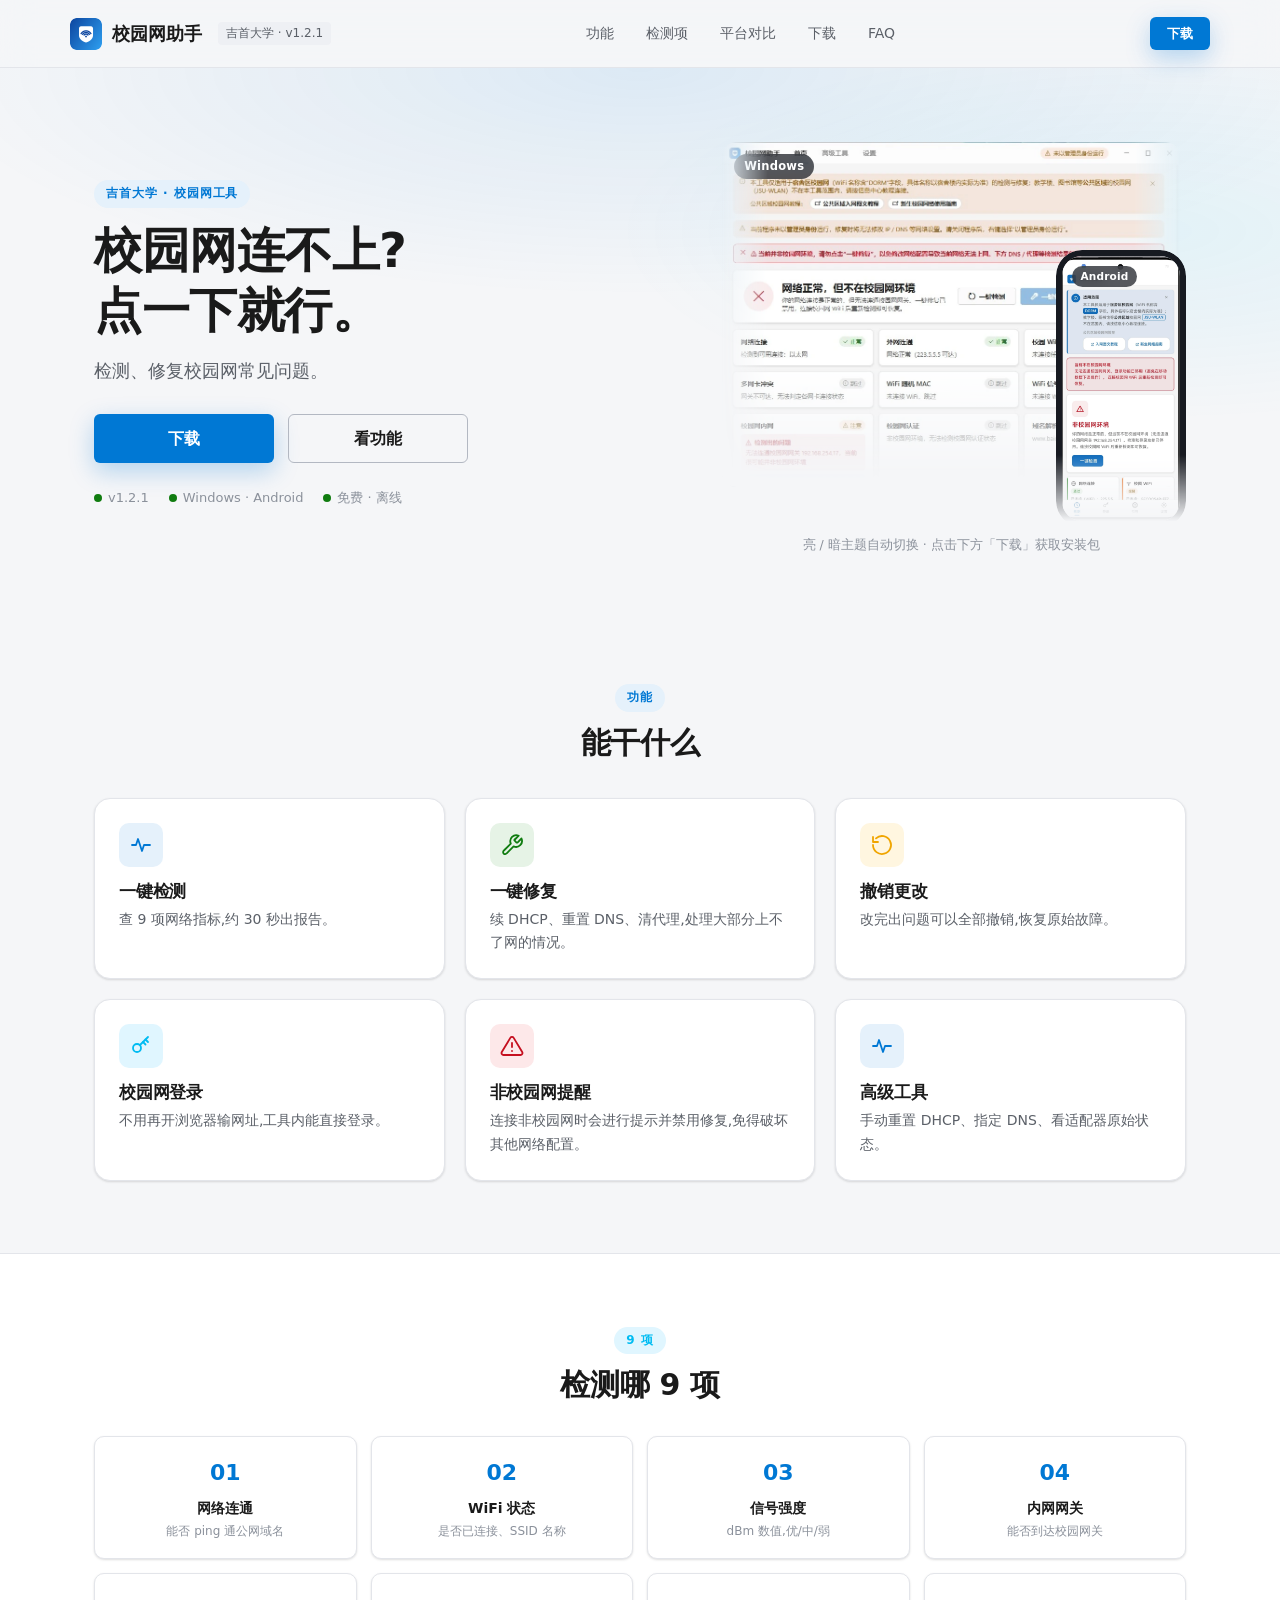
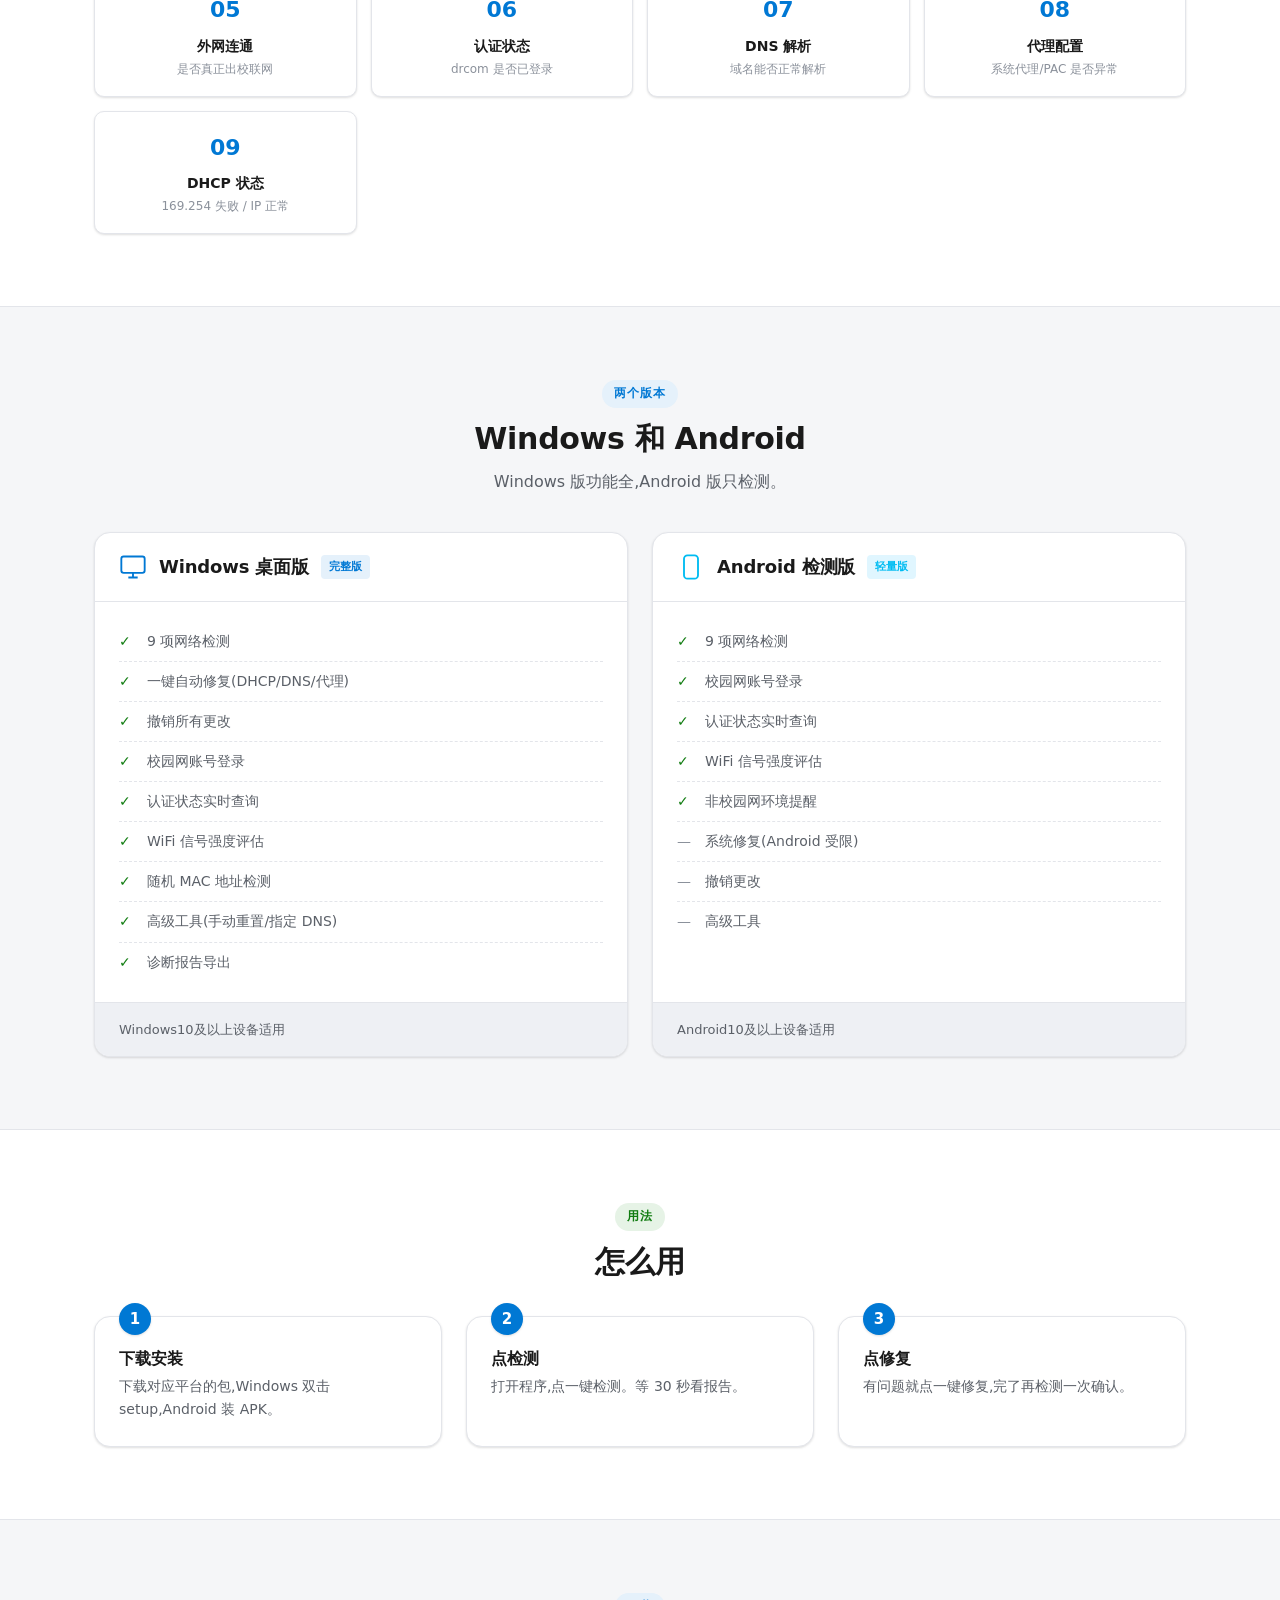
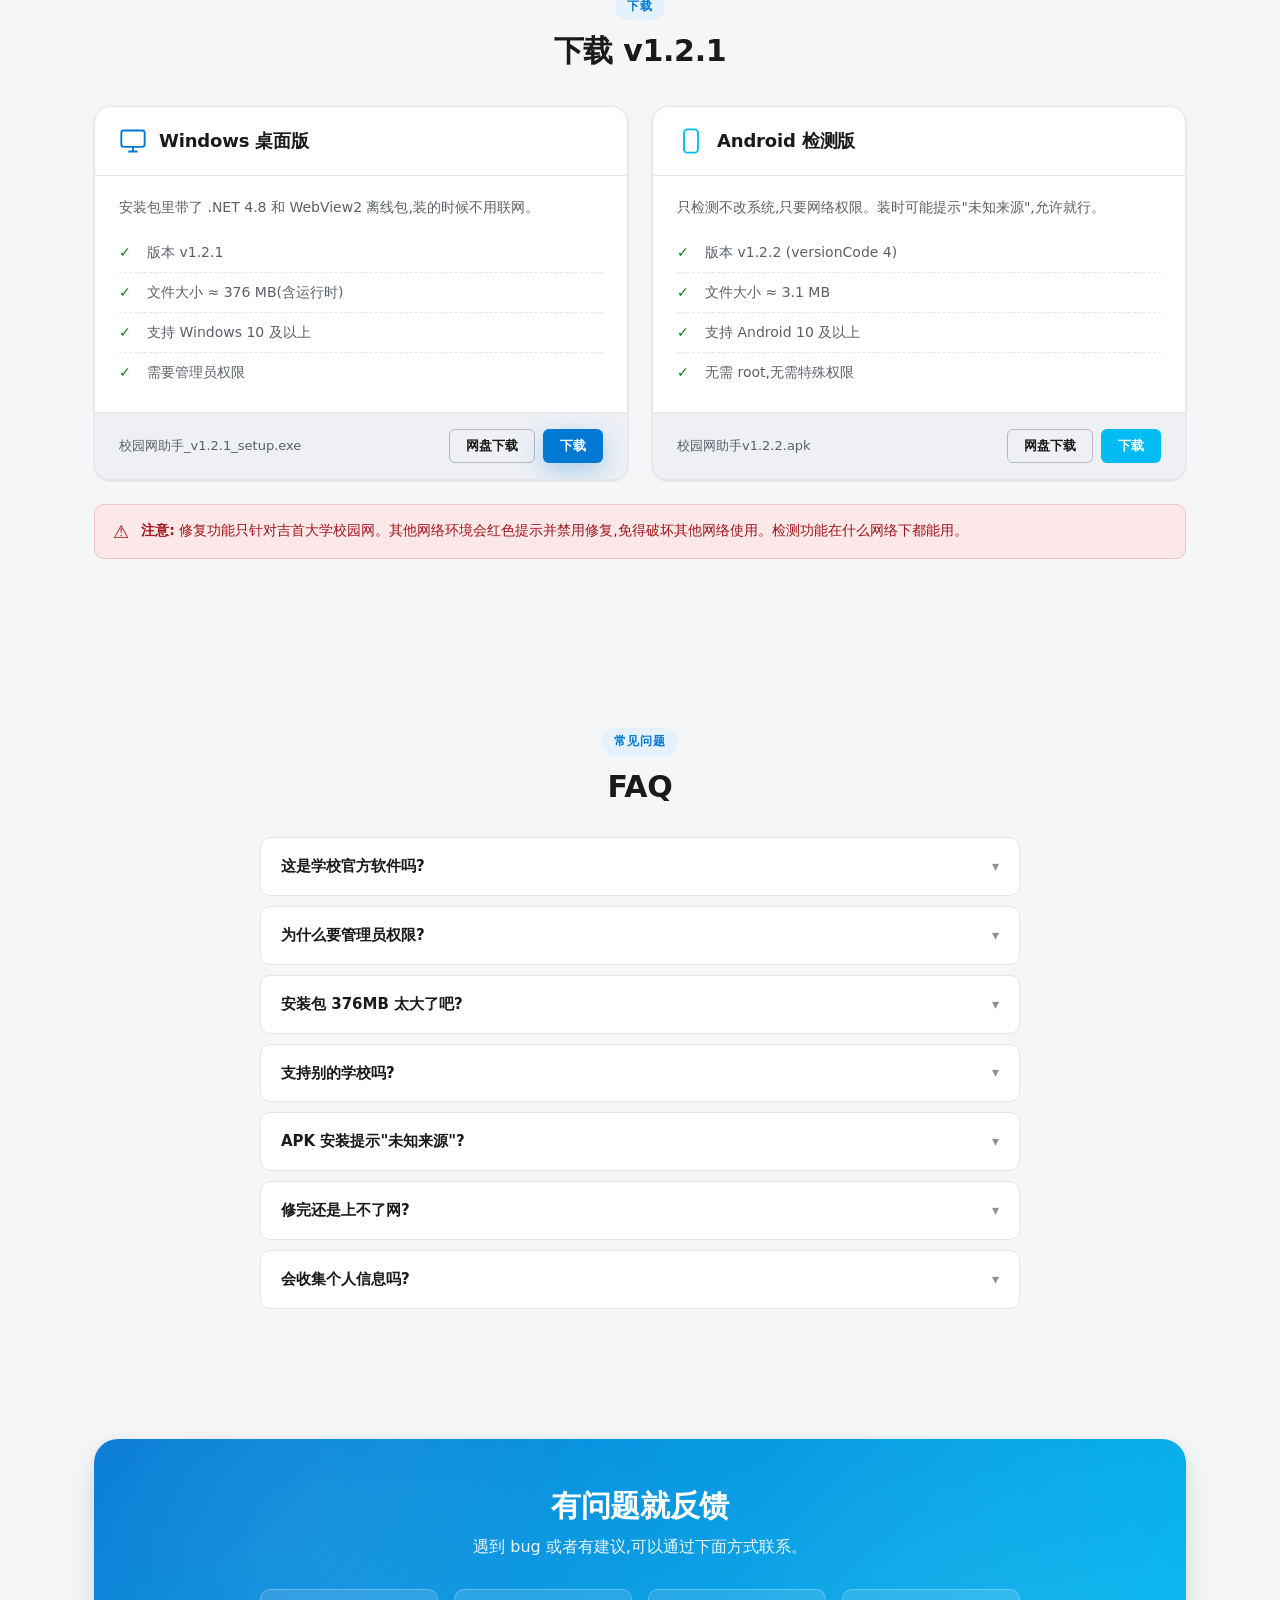
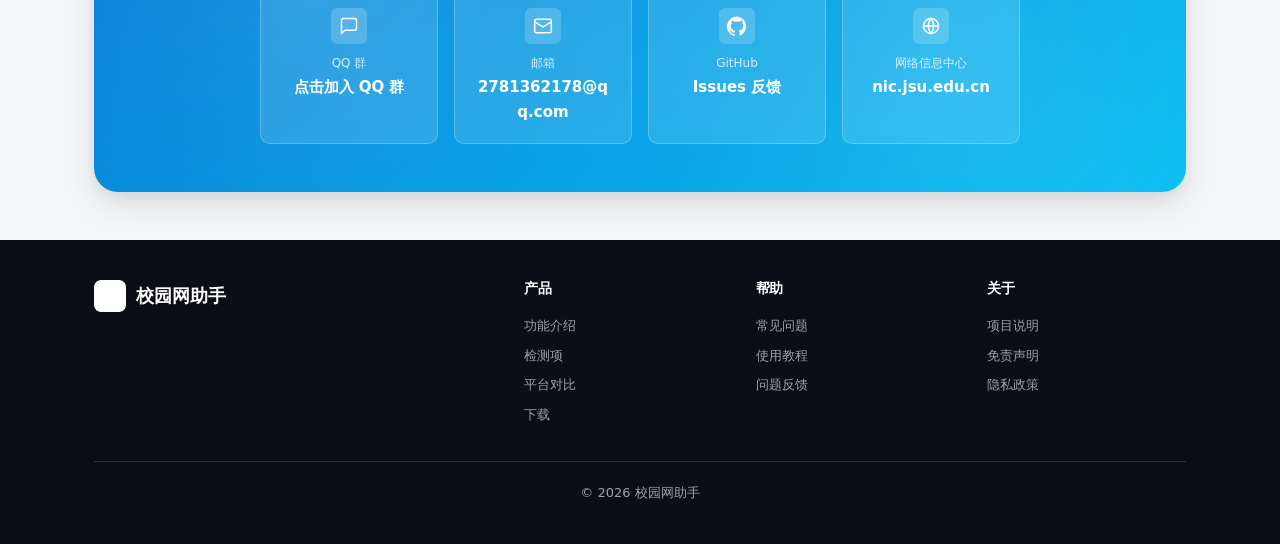
==== commit 91498335: "备份 2026-09-08 15:25" ====
--- a/website/index.html
+++ b/website/index.html
@@ -412,7 +412,7 @@
 
 <div id="root"></div>
 
-<script src="data.js?v=1.2.1"></script>
+<script src="data.js?v=1.2.2"></script>
 <script>
 /* ============================================================
    渲染:从 window.SITE_DATA 动态构建整页
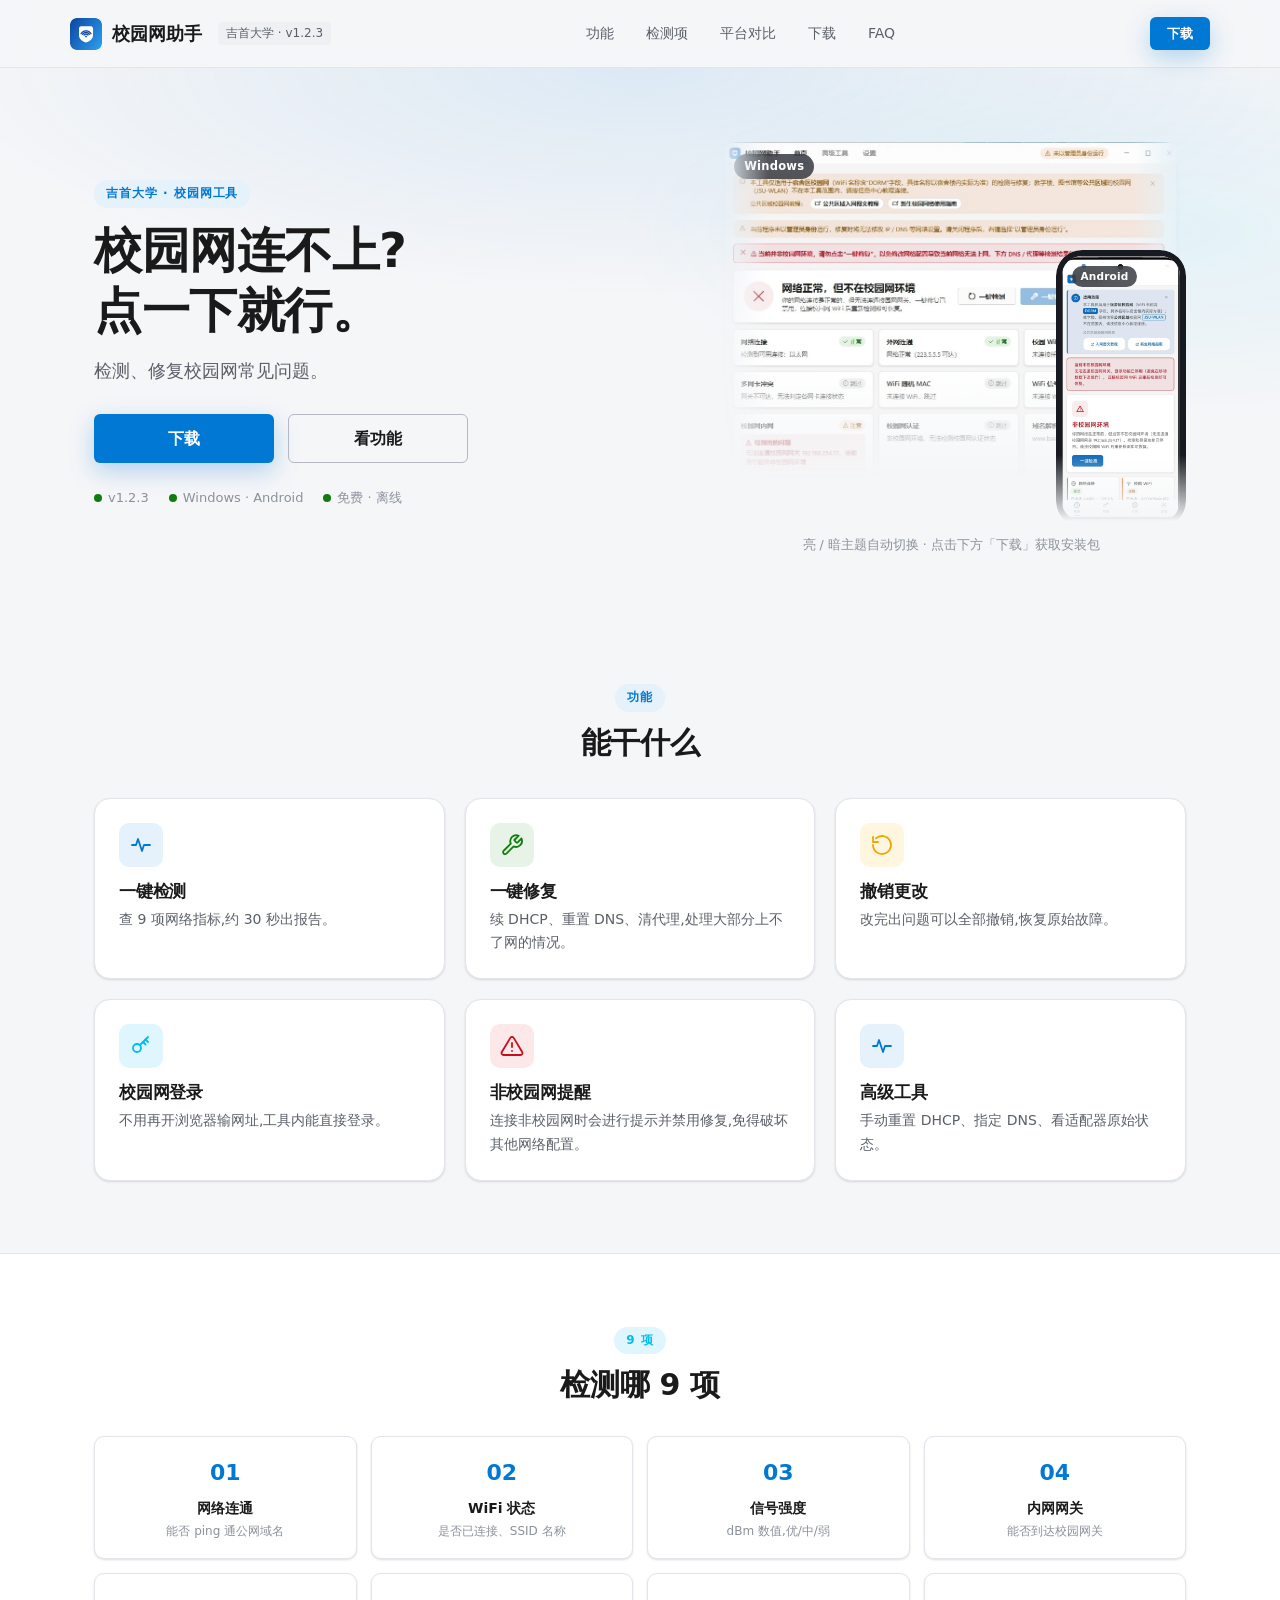
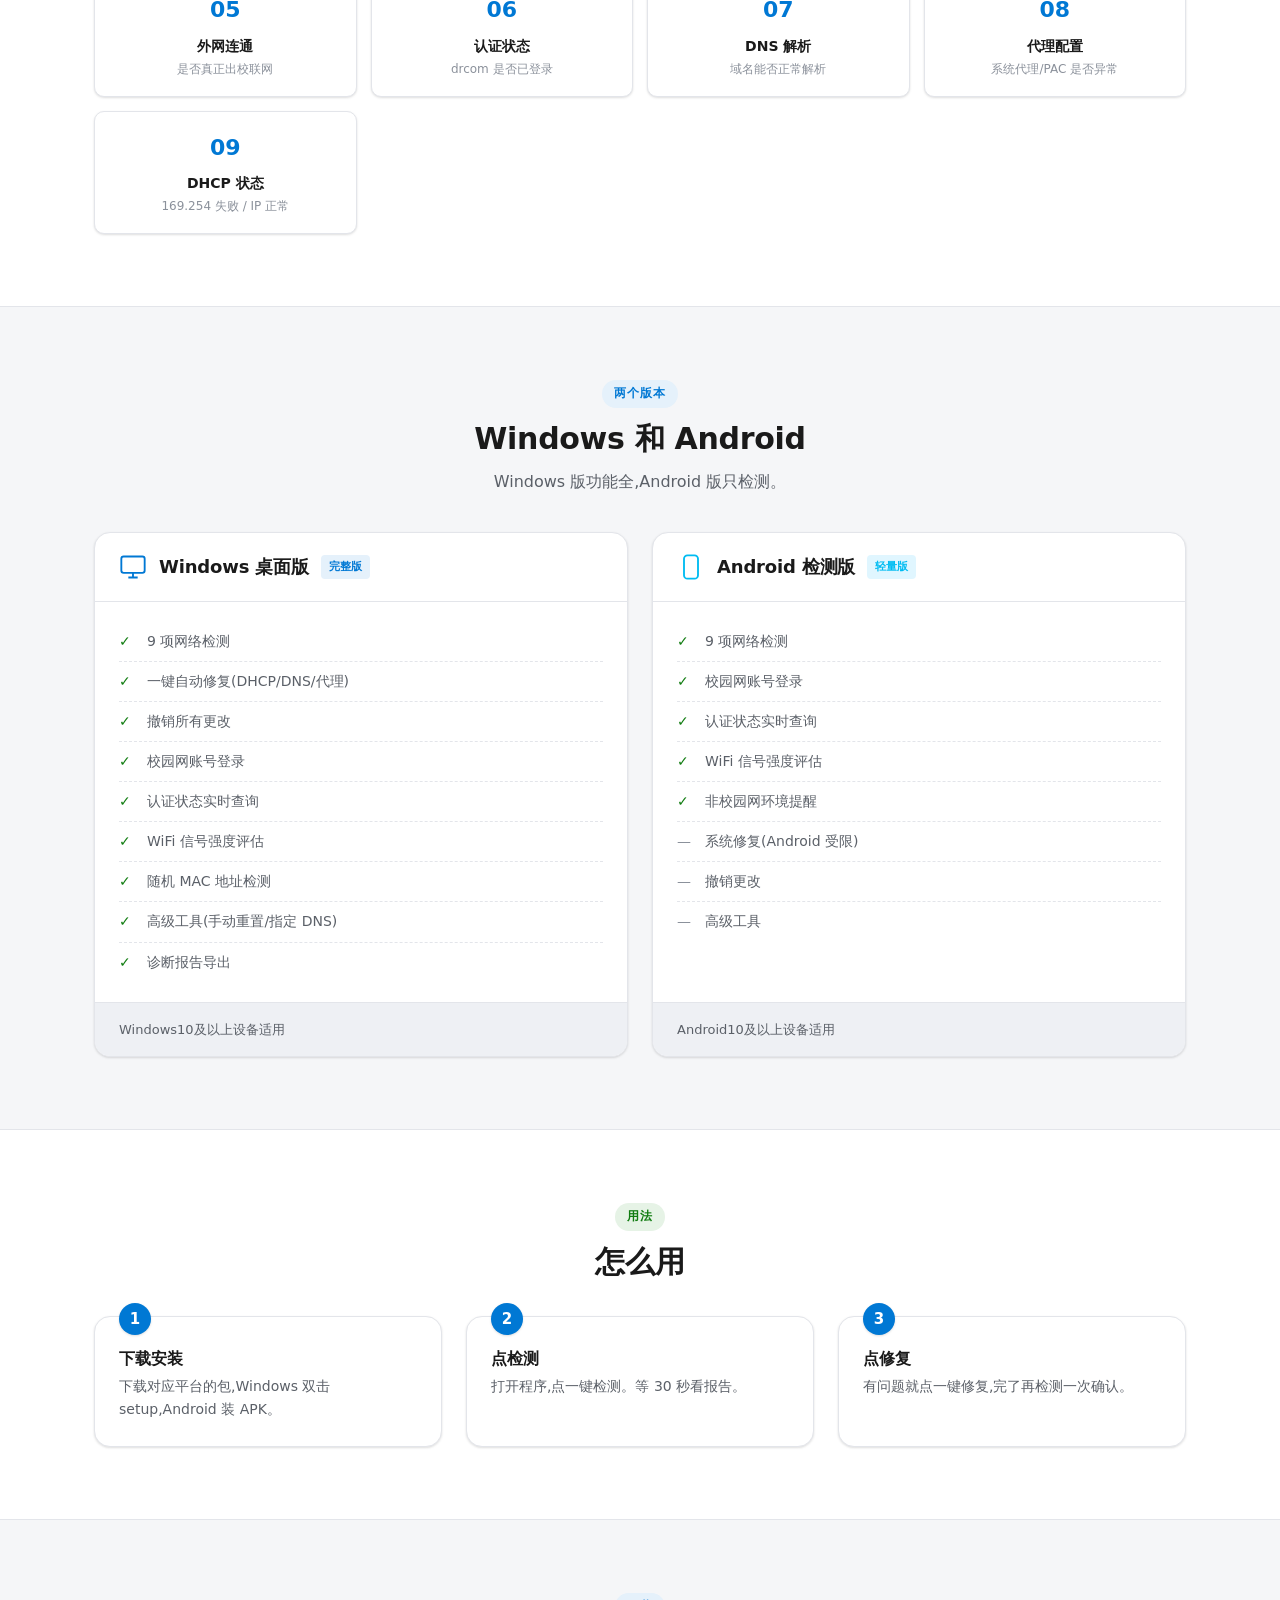
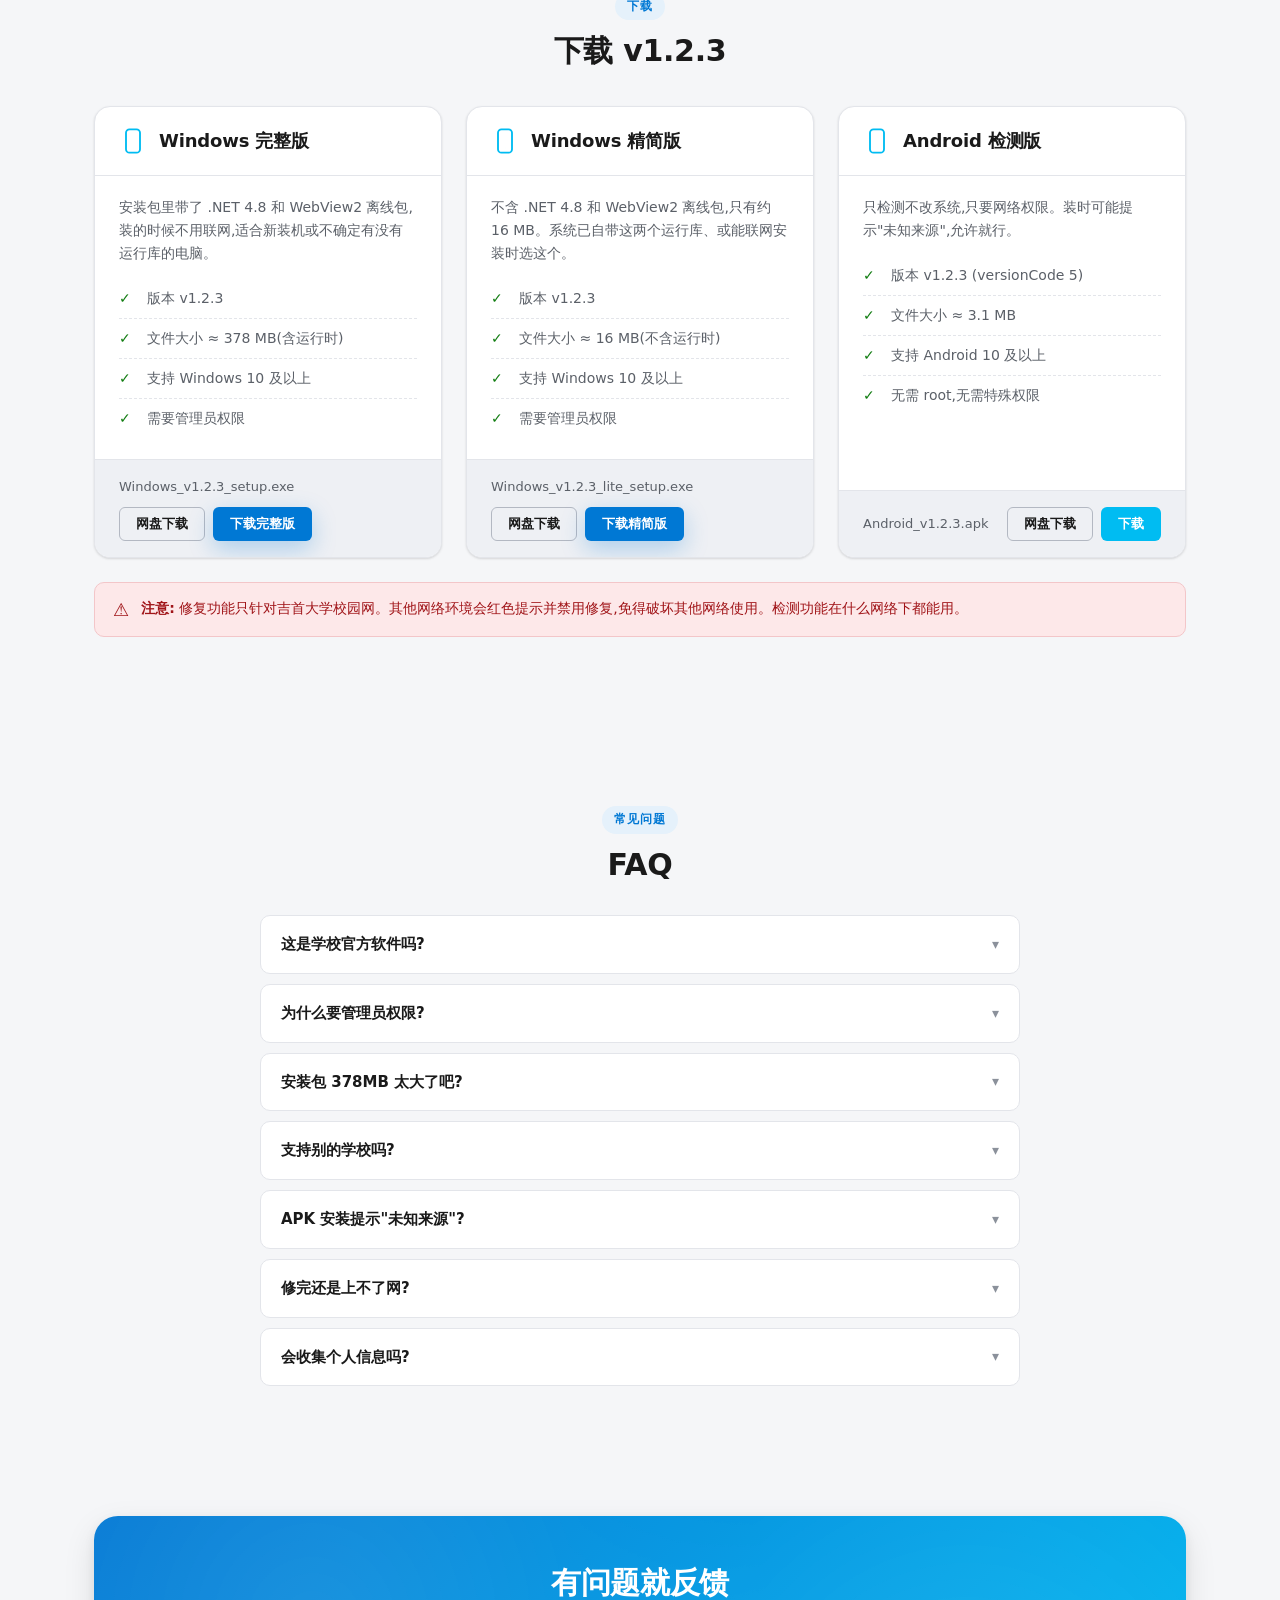
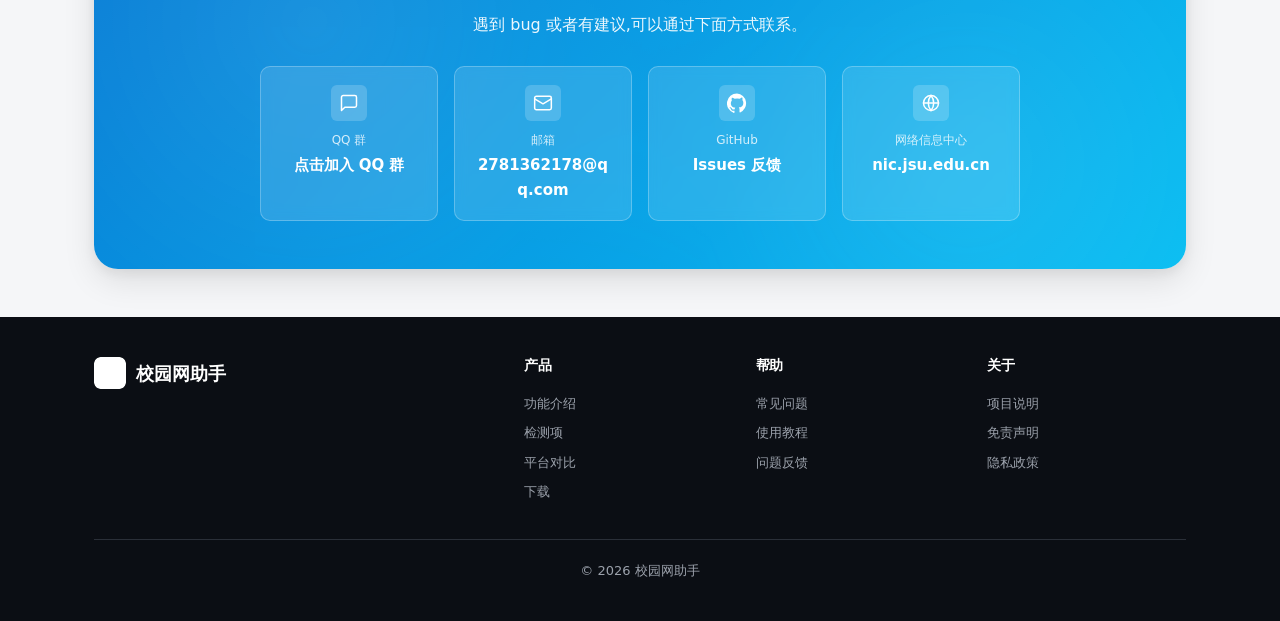
==== commit 540d162a: "备份 2026-09-12 22:20" ====
--- a/website/index.html
+++ b/website/index.html
@@ -267,6 +267,10 @@
   flex-shrink:0;
 }
 @media(max-width:880px){.compare-grid{grid-template-columns:1fr}}
+/* 下载区 3 张卡片（Windows 完整 / Windows 精简 / Android） */
+#download .compare-grid{grid-template-columns:repeat(3,1fr)}
+@media(max-width:1100px){#download .compare-grid{grid-template-columns:1fr 1fr}}
+@media(max-width:880px){#download .compare-grid{grid-template-columns:1fr}}
 
 /* 步骤 */
 .steps{display:grid; grid-template-columns:repeat(3,1fr); gap:24px; margin-top:36px}
